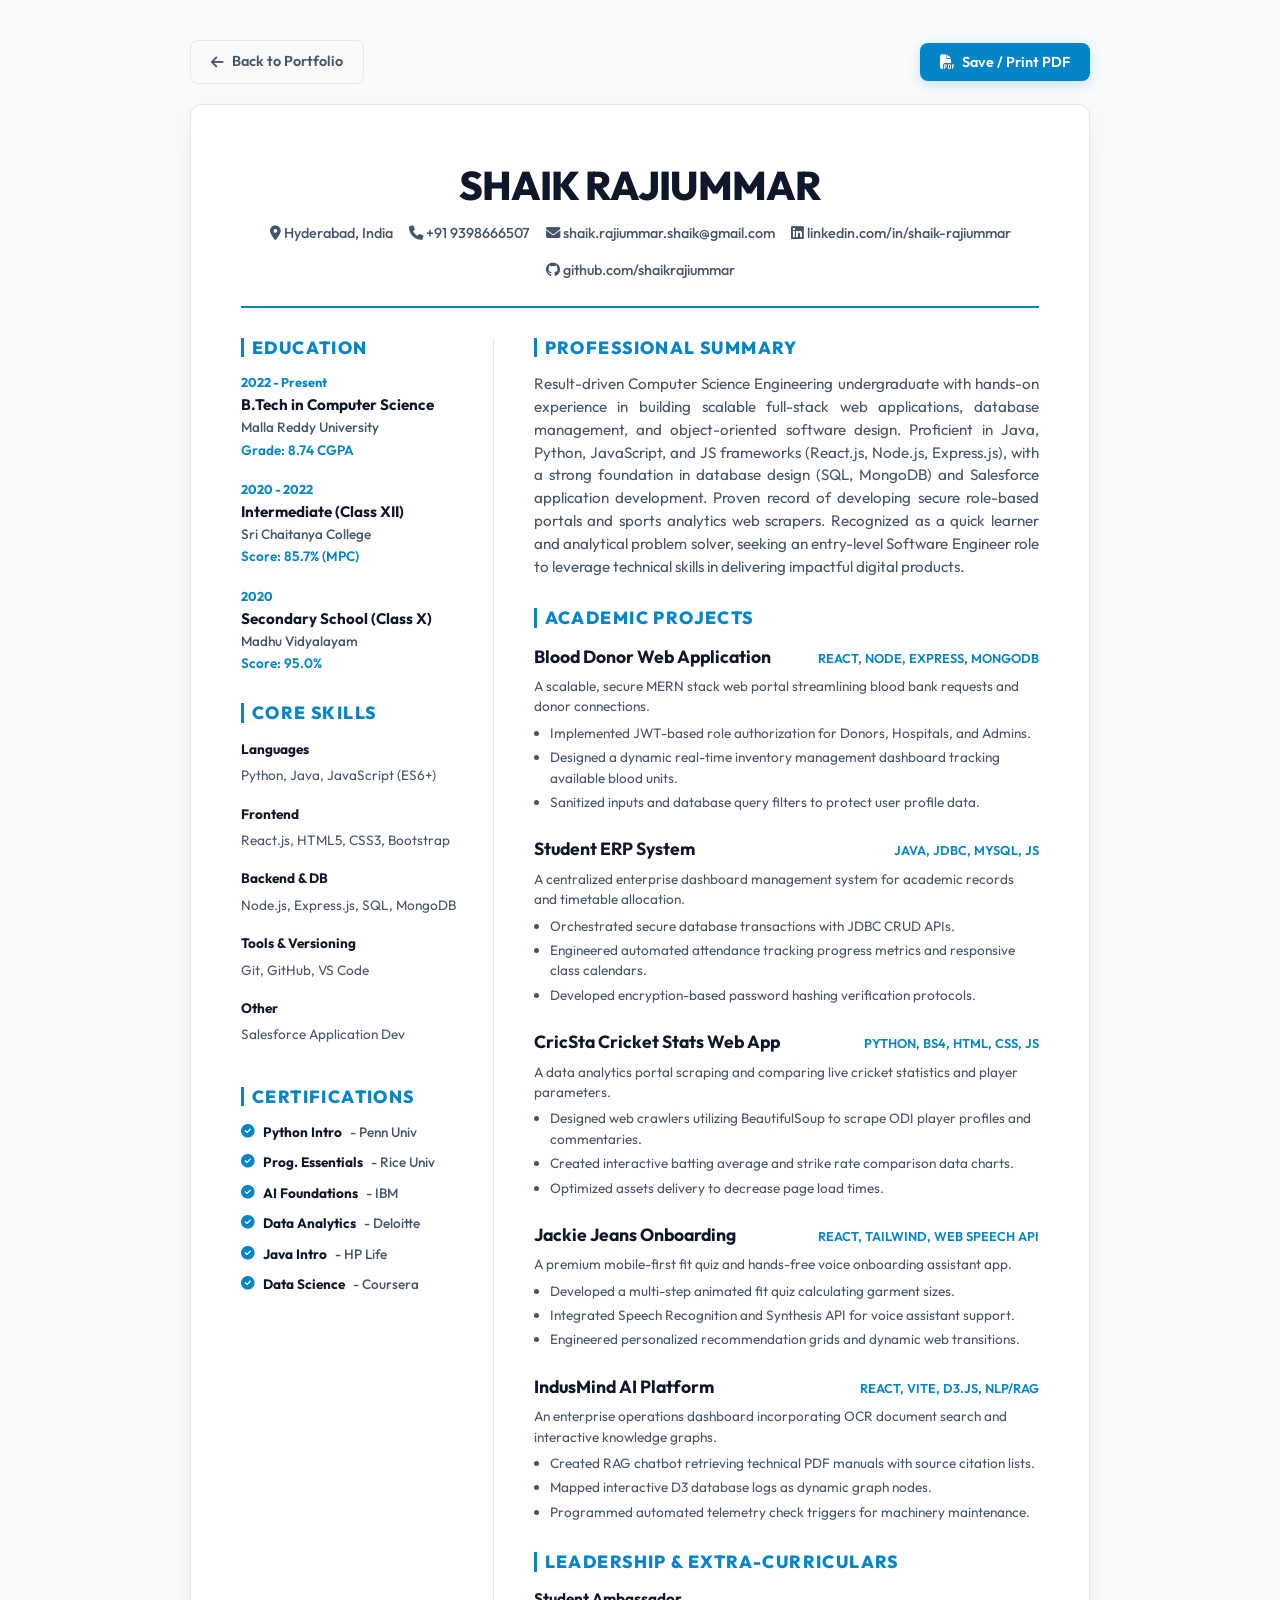
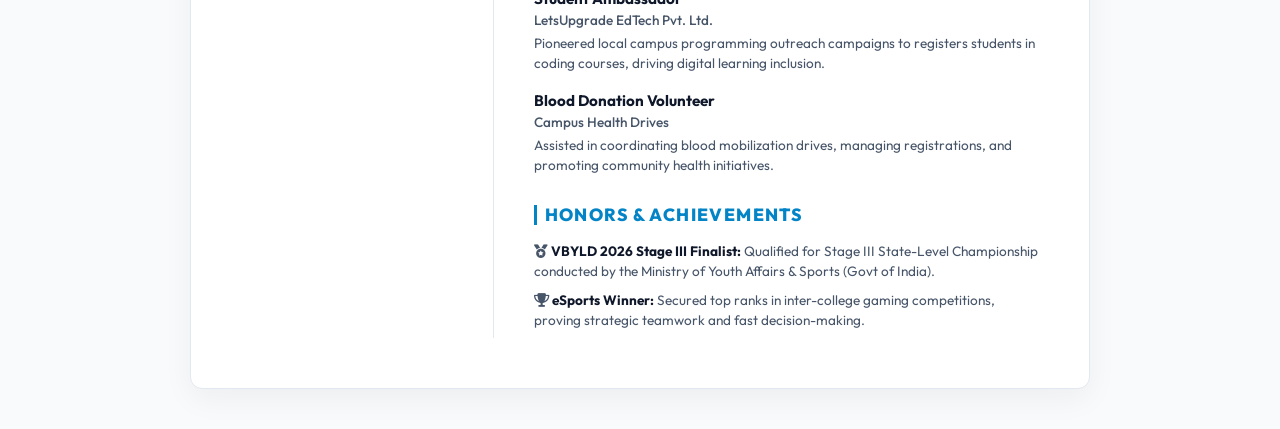
==== resume.html @ f649d9bb "feat: initial commit of premium responsive developer portfolio and printable cv" ====
<!DOCTYPE html>
<html lang="en">
<head>
    <meta charset="UTF-8">
    <meta name="viewport" content="width=device-width, initial-scale=1.0">
    <title>Shaik Rajiummar | Curriculum Vitae</title>
    <link href="https://fonts.googleapis.com/css2?family=Outfit:wght@300;400;500;600;700;800&display=swap" rel="stylesheet">
    <link rel="stylesheet" href="https://cdnjs.cloudflare.com/ajax/libs/font-awesome/6.5.2/css/all.min.css"/>
    <style>
        :root {
            --primary: #0284c7;
            --text-main: #0f172a;
            --text-muted: #475569;
            --bg-body: #f8fafc;
            --bg-paper: #ffffff;
            --border: #e2e8f0;
        }

        * {
            margin: 0;
            padding: 0;
            box-sizing: border-box;
            font-family: 'Outfit', sans-serif;
        }

        body {
            background-color: var(--bg-body);
            color: var(--text-main);
            line-height: 1.5;
            padding: 40px 20px;
        }

        .resume-container {
            max-width: 900px;
            margin: 0 auto;
            background-color: var(--bg-paper);
            border: 1px solid var(--border);
            border-radius: 12px;
            box-shadow: 0 10px 30px rgba(0, 0, 0, 0.05);
            padding: 50px;
            position: relative;
        }

        /* Toolbar */
        .toolbar {
            max-width: 900px;
            margin: 0 auto 20px auto;
            display: flex;
            justify-content: space-between;
            align-items: center;
        }

        .toolbar-btn {
            display: inline-flex;
            align-items: center;
            gap: 8px;
            padding: 10px 20px;
            border-radius: 8px;
            font-size: 0.9rem;
            font-weight: 600;
            text-decoration: none;
            transition: all 0.2s;
            cursor: pointer;
        }

        .btn-back {
            background-color: transparent;
            color: var(--text-muted);
            border: 1px solid var(--border);
        }

        .btn-back:hover {
            background-color: var(--border);
            color: var(--text-main);
        }

        .btn-print {
            background-color: var(--primary);
            color: #ffffff;
            border: none;
            box-shadow: 0 4px 12px rgba(2, 132, 199, 0.2);
        }

        .btn-print:hover {
            background-color: #0369a1;
            transform: translateY(-1px);
        }

        /* Resume Content Styling */
        header {
            text-align: center;
            border-bottom: 2px solid var(--primary);
            padding-bottom: 24px;
            margin-bottom: 30px;
        }

        h1 {
            font-size: 2.5rem;
            font-weight: 800;
            letter-spacing: -0.02em;
            color: var(--text-main);
            margin-bottom: 8px;
        }

        .contact-info {
            display: flex;
            justify-content: center;
            flex-wrap: wrap;
            gap: 16px;
            font-size: 0.9rem;
            color: var(--text-muted);
            font-weight: 500;
        }

        .contact-info a {
            color: var(--text-muted);
            text-decoration: none;
        }

        .contact-info a:hover {
            color: var(--primary);
        }

        .resume-body {
            display: grid;
            grid-template-columns: 1fr 2fr;
            gap: 40px;
        }

        .left-col {
            border-right: 1px solid var(--border);
            padding-right: 30px;
        }

        .section-title {
            font-size: 1.1rem;
            font-weight: 800;
            text-transform: uppercase;
            letter-spacing: 0.08em;
            color: var(--primary);
            margin-bottom: 16px;
            border-left: 3px solid var(--primary);
            padding-left: 8px;
            line-height: 1.1;
        }

        section {
            margin-bottom: 30px;
        }

        section:last-child {
            margin-bottom: 0;
        }

        /* Details list */
        .info-list {
            list-style: none;
        }

        .info-list li {
            margin-bottom: 16px;
        }

        .info-list li:last-child {
            margin-bottom: 0;
        }

        .info-label {
            font-size: 0.75rem;
            font-weight: 700;
            color: var(--text-muted);
            text-transform: uppercase;
            margin-bottom: 2px;
            display: block;
        }

        .info-value {
            font-size: 0.95rem;
            font-weight: 600;
            color: var(--text-main);
        }

        /* Skills block */
        .skill-tag-group {
            display: flex;
            flex-direction: column;
            gap: 6px;
        }

        .skill-tag-label {
            font-size: 0.85rem;
            font-weight: 700;
            color: var(--text-main);
        }

        .skill-tags {
            font-size: 0.85rem;
            color: var(--text-muted);
            margin-bottom: 12px;
        }

        /* Timeline blocks */
        .edu-item {
            margin-bottom: 20px;
        }

        .edu-item:last-child {
            margin-bottom: 0;
        }

        .edu-date {
            font-size: 0.8rem;
            font-weight: 700;
            color: var(--primary);
            display: block;
            margin-bottom: 2px;
        }

        .edu-degree {
            font-size: 0.95rem;
            font-weight: 700;
            color: var(--text-main);
        }

        .edu-institution {
            font-size: 0.85rem;
            color: var(--text-muted);
            font-weight: 500;
        }

        .edu-score {
            font-size: 0.85rem;
            font-weight: 600;
            color: var(--primary);
            margin-top: 2px;
        }

        /* Summary & Projects */
        .summary-text {
            font-size: 0.95rem;
            color: var(--text-muted);
            text-align: justify;
        }

        .project-item {
            margin-bottom: 24px;
        }

        .project-item:last-child {
            margin-bottom: 0;
        }

        .project-header {
            display: flex;
            justify-content: space-between;
            align-items: baseline;
            margin-bottom: 6px;
        }

        .project-name {
            font-size: 1.1rem;
            font-weight: 700;
            color: var(--text-main);
        }

        .project-tech {
            font-size: 0.8rem;
            font-weight: 600;
            color: var(--primary);
            text-transform: uppercase;
        }

        .project-desc {
            font-size: 0.85rem;
            color: var(--text-muted);
            margin-bottom: 6px;
        }

        .project-bullets {
            margin-left: 16px;
            font-size: 0.85rem;
            color: var(--text-muted);
        }

        .project-bullets li {
            margin-bottom: 4px;
        }

        /* Certifications */
        .cert-list {
            list-style: none;
            display: grid;
            grid-template-columns: 1fr;
            gap: 10px;
        }

        .cert-item {
            font-size: 0.85rem;
            font-weight: 500;
            color: var(--text-muted);
            display: flex;
            align-items: flex-start;
            gap: 8px;
        }

        .cert-item i {
            color: var(--primary);
            margin-top: 3px;
        }

        .cert-item span {
            font-weight: 700;
            color: var(--text-main);
        }

        /* Leadership */
        .lead-item {
            margin-bottom: 16px;
        }

        .lead-title-bar {
            font-weight: 700;
            font-size: 0.95rem;
            color: var(--text-main);
        }

        .lead-org {
            font-size: 0.85rem;
            color: var(--text-muted);
            font-weight: 500;
        }

        .lead-desc {
            font-size: 0.85rem;
            color: var(--text-muted);
            margin-top: 2px;
        }

        /* Honors */
        .honor-item {
            font-size: 0.85rem;
            color: var(--text-muted);
            margin-bottom: 8px;
        }

        .honor-item strong {
            color: var(--text-main);
        }

        /* Print overrides */
        @media print {
            body {
                background-color: #ffffff;
                padding: 0;
                color: #000000;
            }

            .resume-container {
                border: none;
                box-shadow: none;
                padding: 0;
                border-radius: 0;
            }

            .no-print {
                display: none !important;
            }

            .left-col {
                border-right: 1px solid #cbd5e1;
            }
        }

        /* Small screen responsive override */
        @media (max-width: 768px) {
            .resume-body {
                grid-template-columns: 1fr;
            }

            .left-col {
                border-right: none;
                padding-right: 0;
            }

            body {
                padding: 20px 10px;
            }

            .resume-container {
                padding: 24px;
            }
        }
    </style>
</head>
<body>
    <!-- Toolbar (Hidden during print) -->
    <div class="toolbar no-print">
        <a href="index.html" class="toolbar-btn btn-back">
            <i class="fas fa-arrow-left"></i> Back to Portfolio
        </a>
        <button onclick="window.print()" class="toolbar-btn btn-print">
            <i class="fas fa-file-pdf"></i> Save / Print PDF
        </button>
    </div>

    <!-- Printable Resume Paper -->
    <div class="resume-container">
        <header>
            <h1>SHAIK RAJIUMMAR</h1>
            <div class="contact-info">
                <span><i class="fas fa-map-marker-alt"></i> Hyderabad, India</span>
                <span><i class="fas fa-phone"></i> <a href="tel:+919398666507">+91 9398666507</a></span>
                <span><i class="fas fa-envelope"></i> <a href="mailto:shaik.rajiummar.shaik@gmail.com">shaik.rajiummar.shaik@gmail.com</a></span>
                <span><i class="fab fa-linkedin"></i> <a href="https://linkedin.com/in/shaik-rajiummar" target="_blank">linkedin.com/in/shaik-rajiummar</a></span>
                <span><i class="fab fa-github"></i> <a href="https://github.com/shaikrajiummar" target="_blank">github.com/shaikrajiummar</a></span>
            </div>
        </header>

        <div class="resume-body">
            <!-- Left Column: Core metadata -->
            <div class="left-col">
                <!-- Education -->
                <section>
                    <h2 class="section-title">Education</h2>
                    
                    <div class="edu-item">
                        <span class="edu-date">2022 - Present</span>
                        <div class="edu-degree">B.Tech in Computer Science</div>
                        <div class="edu-institution">Malla Reddy University</div>
                        <div class="edu-score">Grade: 8.74 CGPA</div>
                    </div>

                    <div class="edu-item">
                        <span class="edu-date">2020 - 2022</span>
                        <div class="edu-degree">Intermediate (Class XII)</div>
                        <div class="edu-institution">Sri Chaitanya College</div>
                        <div class="edu-score">Score: 85.7% (MPC)</div>
                    </div>

                    <div class="edu-item">
                        <span class="edu-date">2020</span>
                        <div class="edu-degree">Secondary School (Class X)</div>
                        <div class="edu-institution">Madhu Vidyalayam</div>
                        <div class="edu-score">Score: 95.0%</div>
                    </div>
                </section>

                <!-- Core Skills -->
                <section>
                    <h2 class="section-title">Core Skills</h2>
                    <div class="skill-tag-group">
                        <div class="skill-tag-label">Languages</div>
                        <div class="skill-tags">Python, Java, JavaScript (ES6+)</div>
                        
                        <div class="skill-tag-label">Frontend</div>
                        <div class="skill-tags">React.js, HTML5, CSS3, Bootstrap</div>

                        <div class="skill-tag-label">Backend & DB</div>
                        <div class="skill-tags">Node.js, Express.js, SQL, MongoDB</div>

                        <div class="skill-tag-label">Tools & Versioning</div>
                        <div class="skill-tags">Git, GitHub, VS Code</div>

                        <div class="skill-tag-label">Other</div>
                        <div class="skill-tags">Salesforce Application Dev</div>
                    </div>
                </section>

                <!-- Certifications -->
                <section>
                    <h2 class="section-title">Certifications</h2>
                    <ul class="cert-list">
                        <li class="cert-item"><i class="fas fa-check-circle"></i> <span>Python Intro</span> - Penn Univ</li>
                        <li class="cert-item"><i class="fas fa-check-circle"></i> <span>Prog. Essentials</span> - Rice Univ</li>
                        <li class="cert-item"><i class="fas fa-check-circle"></i> <span>AI Foundations</span> - IBM</li>
                        <li class="cert-item"><i class="fas fa-check-circle"></i> <span>Data Analytics</span> - Deloitte</li>
                        <li class="cert-item"><i class="fas fa-check-circle"></i> <span>Java Intro</span> - HP Life</li>
                        <li class="cert-item"><i class="fas fa-check-circle"></i> <span>Data Science</span> - Coursera</li>
                    </ul>
                </section>
            </div>

            <!-- Right Column: Professional content -->
            <div class="right-col">
                <!-- Objective -->
                <section>
                    <h2 class="section-title">Professional Summary</h2>
                    <p class="summary-text">
                        Result-driven Computer Science Engineering undergraduate with hands-on experience in building scalable full-stack web applications, database management, and object-oriented software design. Proficient in Java, Python, JavaScript, and JS frameworks (React.js, Node.js, Express.js), with a strong foundation in database design (SQL, MongoDB) and Salesforce application development. Proven record of developing secure role-based portals and sports analytics web scrapers. Recognized as a quick learner and analytical problem solver, seeking an entry-level Software Engineer role to leverage technical skills in delivering impactful digital products.
                    </p>
                </section>

                <!-- Academic Projects -->
                <section>
                    <h2 class="section-title">Academic Projects</h2>
                    
                    <div class="project-item">
                        <div class="project-header">
                            <h3 class="project-name">Blood Donor Web Application</h3>
                            <span class="project-tech">React, Node, Express, MongoDB</span>
                        </div>
                        <p class="project-desc">A scalable, secure MERN stack web portal streamlining blood bank requests and donor connections.</p>
                        <ul class="project-bullets">
                            <li>Implemented JWT-based role authorization for Donors, Hospitals, and Admins.</li>
                            <li>Designed a dynamic real-time inventory management dashboard tracking available blood units.</li>
                            <li>Sanitized inputs and database query filters to protect user profile data.</li>
                        </ul>
                    </div>

                    <div class="project-item">
                        <div class="project-header">
                            <h3 class="project-name">Student ERP System</h3>
                            <span class="project-tech">Java, JDBC, MySQL, JS</span>
                        </div>
                        <p class="project-desc">A centralized enterprise dashboard management system for academic records and timetable allocation.</p>
                        <ul class="project-bullets">
                            <li>Orchestrated secure database transactions with JDBC CRUD APIs.</li>
                            <li>Engineered automated attendance tracking progress metrics and responsive class calendars.</li>
                            <li>Developed encryption-based password hashing verification protocols.</li>
                        </ul>
                    </div>

                    <div class="project-item">
                        <div class="project-header">
                            <h3 class="project-name">CricSta Cricket Stats Web App</h3>
                            <span class="project-tech">Python, BS4, HTML, CSS, JS</span>
                        </div>
                        <p class="project-desc">A data analytics portal scraping and comparing live cricket statistics and player parameters.</p>
                        <ul class="project-bullets">
                            <li>Designed web crawlers utilizing BeautifulSoup to scrape ODI player profiles and commentaries.</li>
                            <li>Created interactive batting average and strike rate comparison data charts.</li>
                            <li>Optimized assets delivery to decrease page load times.</li>
                        </ul>
                    </div>

                    <div class="project-item">
                        <div class="project-header">
                            <h3 class="project-name">Jackie Jeans Onboarding</h3>
                            <span class="project-tech">React, Tailwind, Web Speech API</span>
                        </div>
                        <p class="project-desc">A premium mobile-first fit quiz and hands-free voice onboarding assistant app.</p>
                        <ul class="project-bullets">
                            <li>Developed a multi-step animated fit quiz calculating garment sizes.</li>
                            <li>Integrated Speech Recognition and Synthesis API for voice assistant support.</li>
                            <li>Engineered personalized recommendation grids and dynamic web transitions.</li>
                        </ul>
                    </div>

                    <div class="project-item">
                        <div class="project-header">
                            <h3 class="project-name">IndusMind AI Platform</h3>
                            <span class="project-tech">React, Vite, D3.js, NLP/RAG</span>
                        </div>
                        <p class="project-desc">An enterprise operations dashboard incorporating OCR document search and interactive knowledge graphs.</p>
                        <ul class="project-bullets">
                            <li>Created RAG chatbot retrieving technical PDF manuals with source citation lists.</li>
                            <li>Mapped interactive D3 database logs as dynamic graph nodes.</li>
                            <li>Programmed automated telemetry check triggers for machinery maintenance.</li>
                        </ul>
                    </div>
                </section>

                <!-- Leadership & Volunteers -->
                <section>
                    <h2 class="section-title">Leadership & Extra-Curriculars</h2>
                    
                    <div class="lead-item">
                        <div class="lead-title-bar">Student Ambassador</div>
                        <div class="lead-org">LetsUpgrade EdTech Pvt. Ltd.</div>
                        <p class="lead-desc">Pioneered local campus programming outreach campaigns to registers students in coding courses, driving digital learning inclusion.</p>
                    </div>

                    <div class="lead-item">
                        <div class="lead-title-bar">Blood Donation Volunteer</div>
                        <div class="lead-org">Campus Health Drives</div>
                        <p class="lead-desc">Assisted in coordinating blood mobilization drives, managing registrations, and promoting community health initiatives.</p>
                    </div>
                </section>

                <!-- Honors & Achievements -->
                <section>
                    <h2 class="section-title">Honors & Achievements</h2>
                    <div class="honor-item">
                        <i class="fas fa-medal"></i> <strong>VBYLD 2026 Stage III Finalist:</strong> Qualified for Stage III State-Level Championship conducted by the Ministry of Youth Affairs & Sports (Govt of India).
                    </div>
                    <div class="honor-item">
                        <i class="fas fa-trophy"></i> <strong>eSports Winner:</strong> Secured top ranks in inter-college gaming competitions, proving strategic teamwork and fast decision-making.
                    </div>
                </section>
            </div>
        </div>
    </div>
</body>
</html>
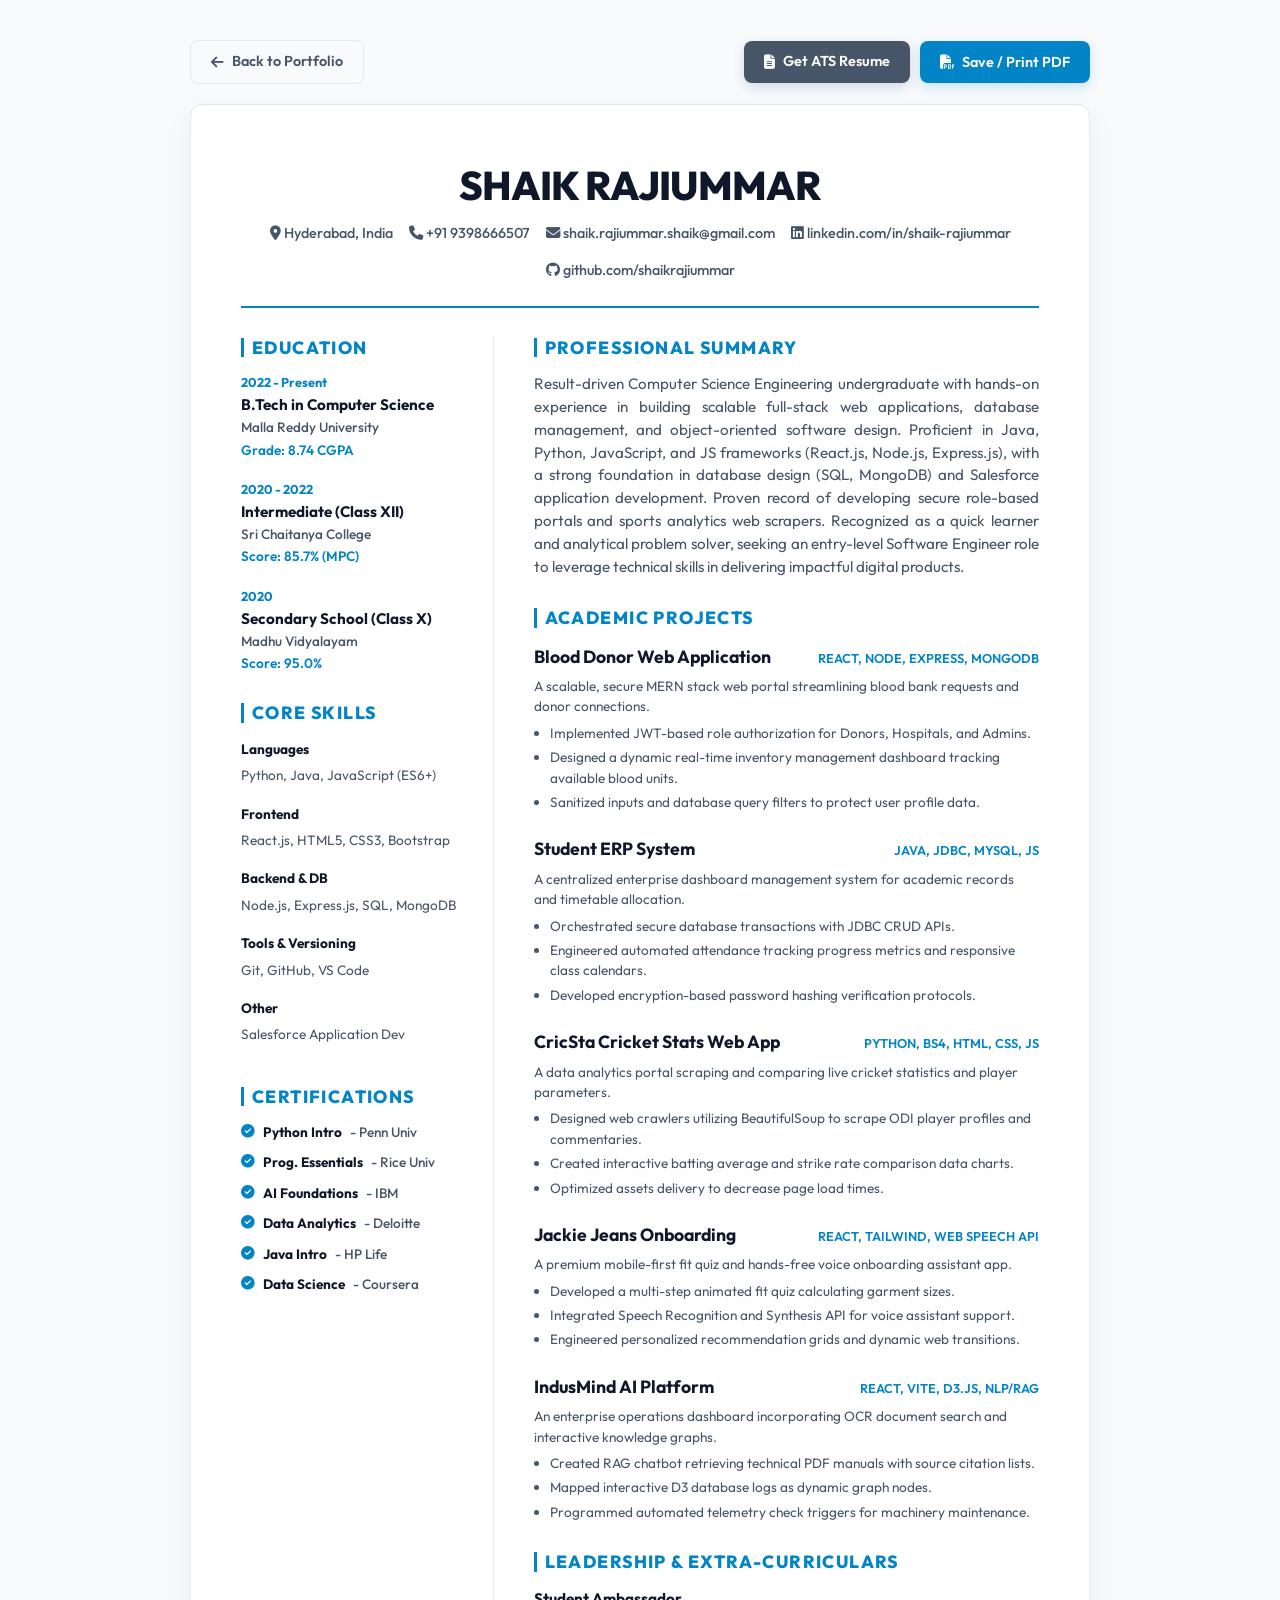
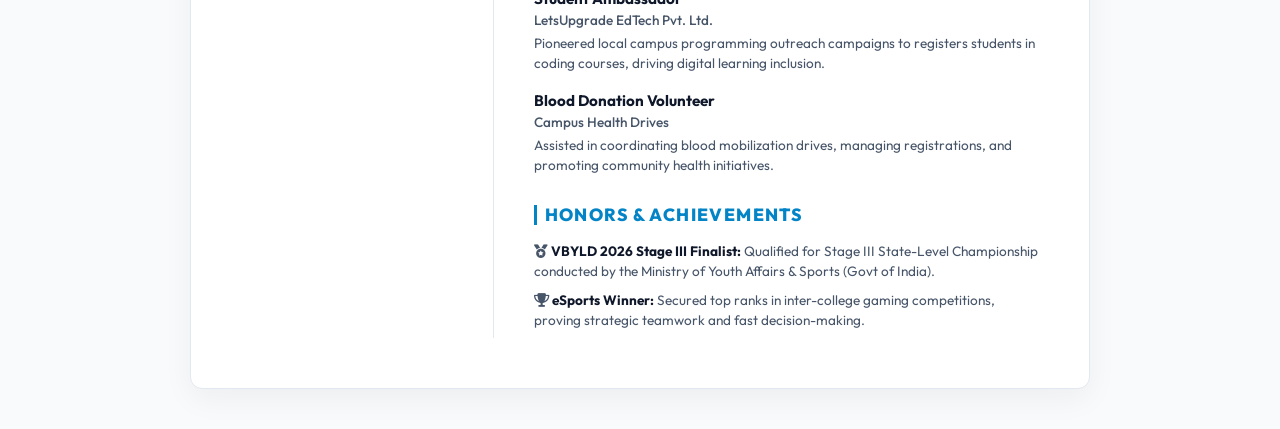
==== commit 64bb09ef: "feat: integrate ATS resume download buttons into landing page and CV" ====
--- a/resume.html
+++ b/resume.html
@@ -86,6 +86,18 @@
             transform: translateY(-1px);
         }
 
+        .btn-ats {
+            background-color: #475569;
+            color: #ffffff;
+            border: none;
+            box-shadow: 0 4px 12px rgba(71, 85, 105, 0.2);
+        }
+
+        .btn-ats:hover {
+            background-color: #334155;
+            transform: translateY(-1px);
+        }
+
         /* Resume Content Styling */
         header {
             text-align: center;
@@ -398,9 +410,14 @@
         <a href="index.html" class="toolbar-btn btn-back">
             <i class="fas fa-arrow-left"></i> Back to Portfolio
         </a>
-        <button onclick="window.print()" class="toolbar-btn btn-print">
-            <i class="fas fa-file-pdf"></i> Save / Print PDF
-        </button>
+        <div style="display: flex; gap: 10px;">
+            <a href="shaik_rajiummar_resume.md" download class="toolbar-btn btn-ats">
+                <i class="fas fa-file-alt"></i> Get ATS Resume
+            </a>
+            <button onclick="window.print()" class="toolbar-btn btn-print">
+                <i class="fas fa-file-pdf"></i> Save / Print PDF
+            </button>
+        </div>
     </div>
 
     <!-- Printable Resume Paper -->
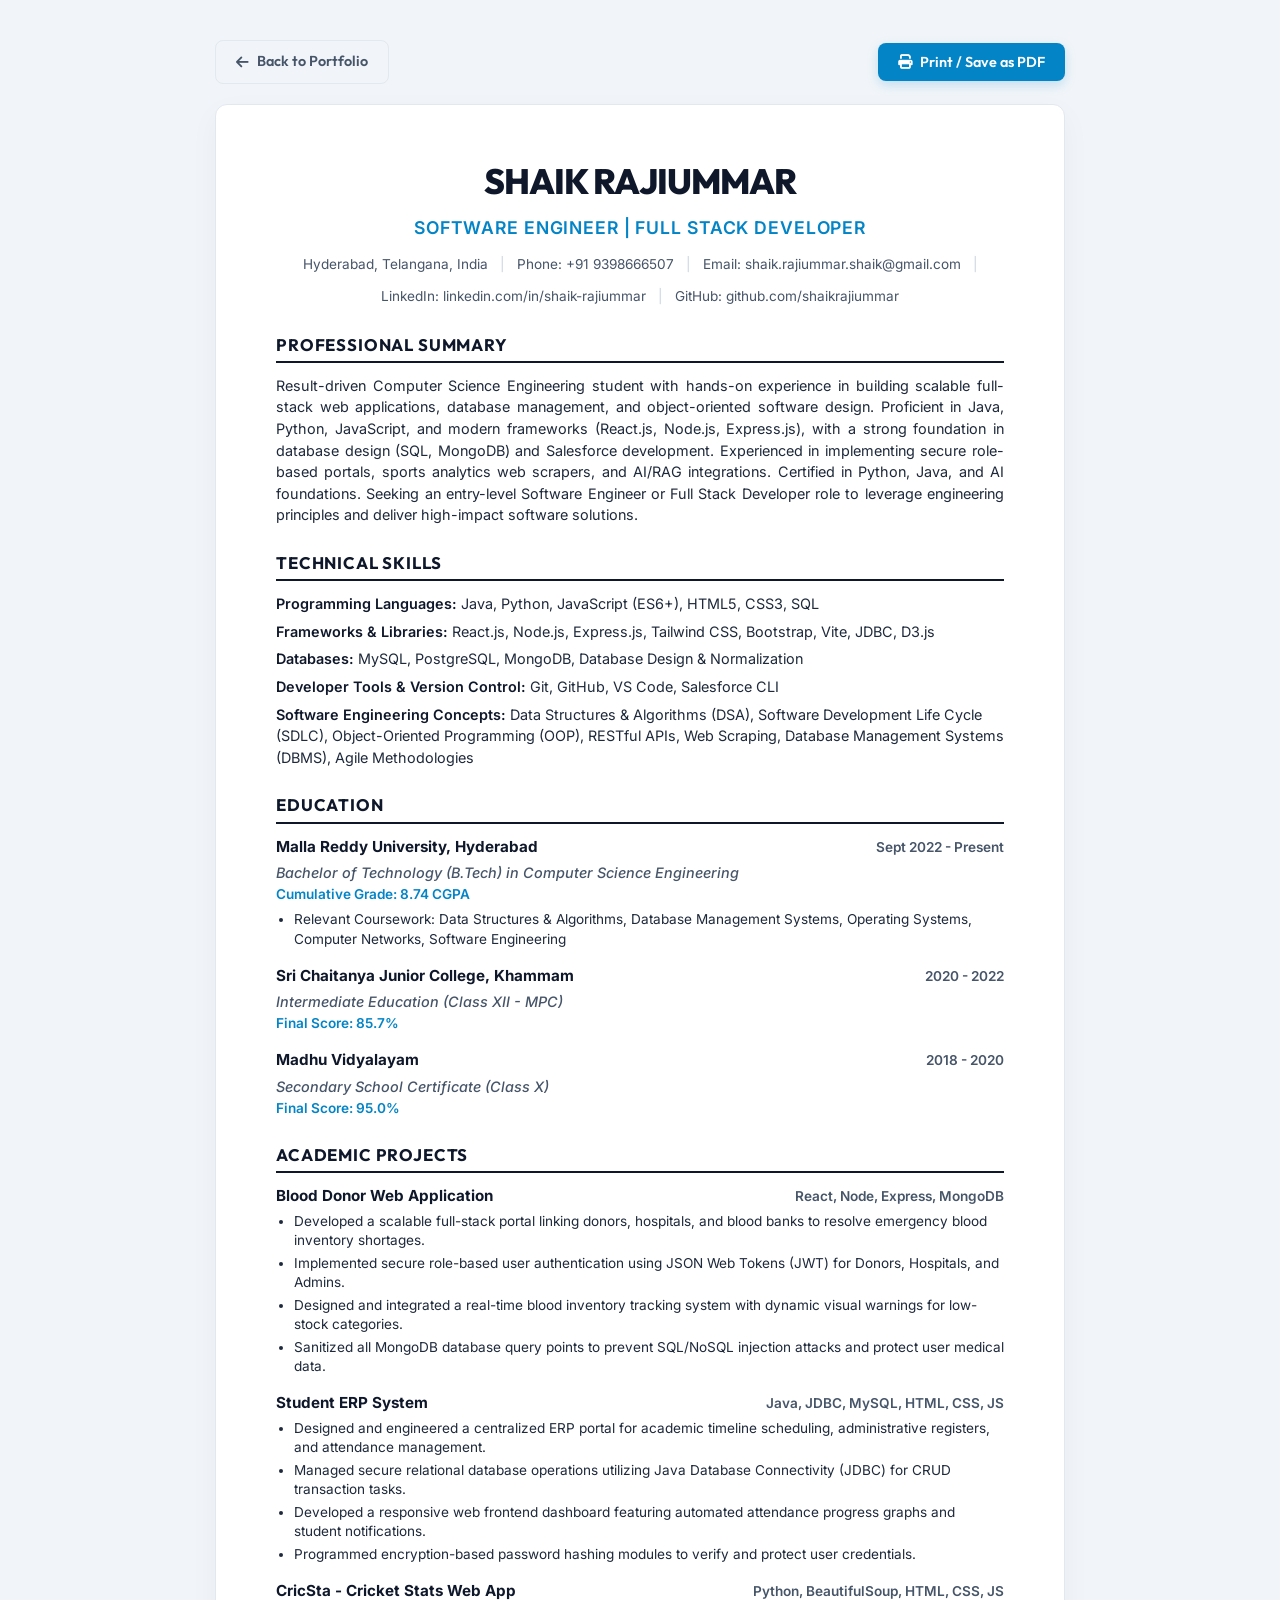
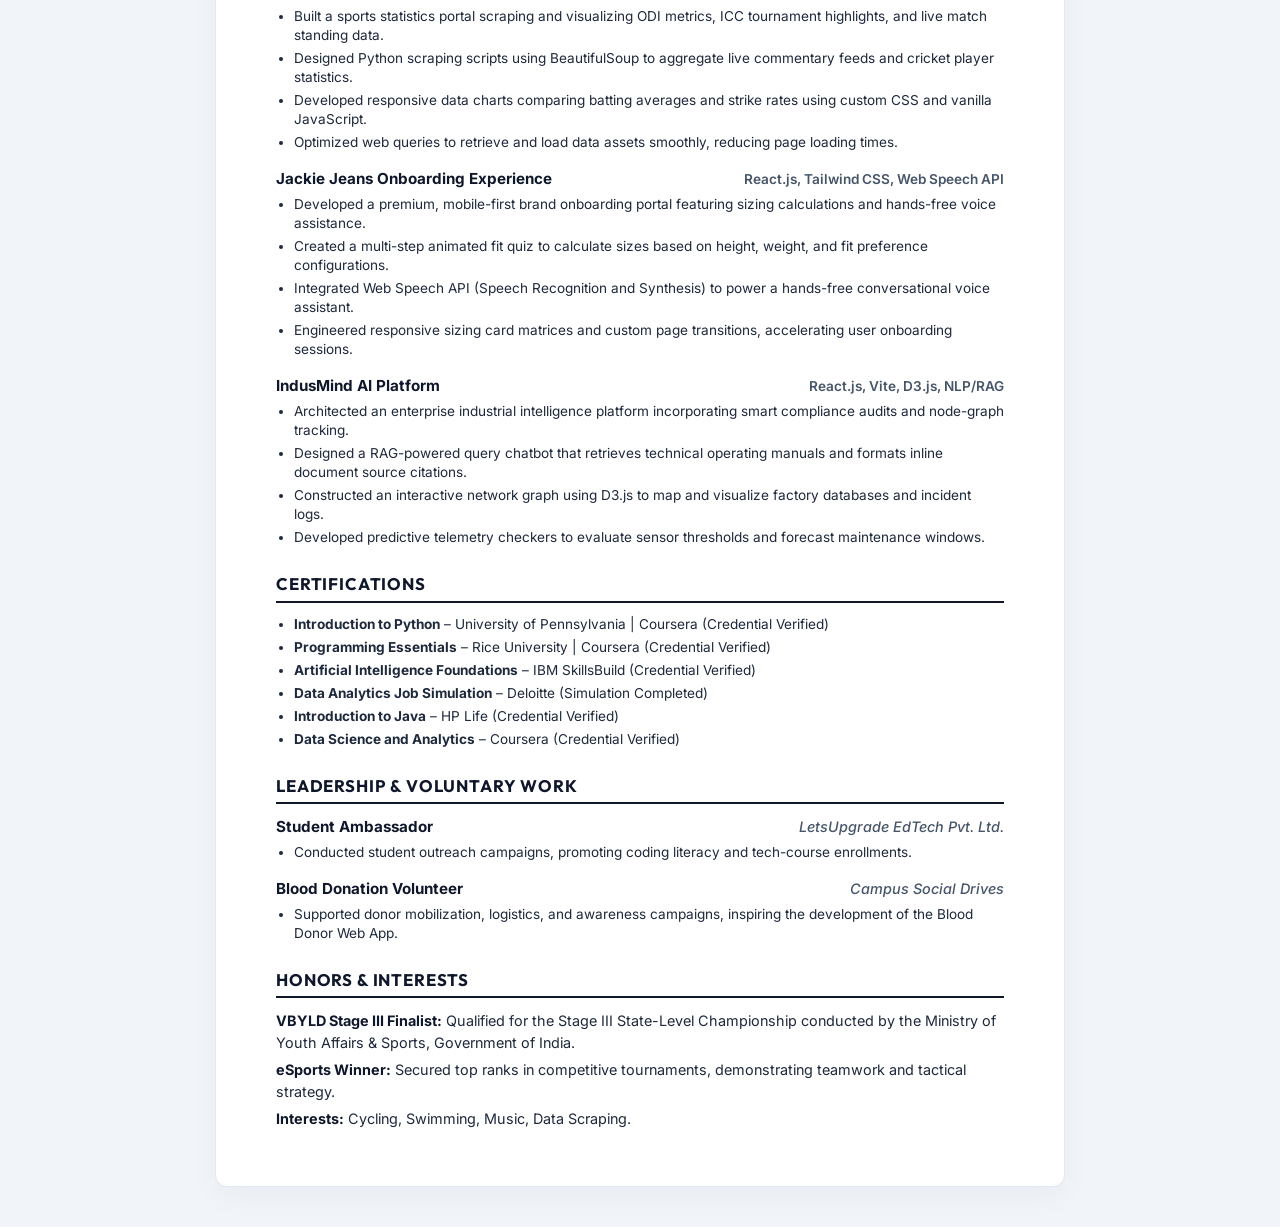
==== commit 6e0a40a3: "feat: redesign printable resume page to match ATS format exactly" ====
--- a/resume.html
+++ b/resume.html
@@ -3,15 +3,17 @@
 <head>
     <meta charset="UTF-8">
     <meta name="viewport" content="width=device-width, initial-scale=1.0">
-    <title>Shaik Rajiummar | Curriculum Vitae</title>
-    <link href="https://fonts.googleapis.com/css2?family=Outfit:wght@300;400;500;600;700;800&display=swap" rel="stylesheet">
+    <title>Shaik Rajiummar | ATS Resume</title>
+    <!-- Premium Google Fonts -->
+    <link href="https://fonts.googleapis.com/css2?family=Outfit:wght@300;400;500;600;700;800&family=Inter:wght@300;400;500;600;700&display=swap" rel="stylesheet">
     <link rel="stylesheet" href="https://cdnjs.cloudflare.com/ajax/libs/font-awesome/6.5.2/css/all.min.css"/>
     <style>
         :root {
-            --primary: #0284c7;
-            --text-main: #0f172a;
+            --primary: #0f172a; /* Dark Slate */
+            --accent: #0284c7;  /* Tech Sky Blue */
+            --text-main: #1e293b;
             --text-muted: #475569;
-            --bg-body: #f8fafc;
+            --bg-body: #f1f5f9;
             --bg-paper: #ffffff;
             --border: #e2e8f0;
         }
@@ -20,30 +22,19 @@
             margin: 0;
             padding: 0;
             box-sizing: border-box;
-            font-family: 'Outfit', sans-serif;
         }
 
         body {
             background-color: var(--bg-body);
             color: var(--text-main);
+            font-family: 'Inter', -apple-system, BlinkMacSystemFont, "Segoe UI", Roboto, Helvetica, Arial, sans-serif;
             line-height: 1.5;
             padding: 40px 20px;
         }
 
-        .resume-container {
-            max-width: 900px;
-            margin: 0 auto;
-            background-color: var(--bg-paper);
-            border: 1px solid var(--border);
-            border-radius: 12px;
-            box-shadow: 0 10px 30px rgba(0, 0, 0, 0.05);
-            padding: 50px;
-            position: relative;
-        }
-
-        /* Toolbar */
+        /* Toolbar styles */
         .toolbar {
-            max-width: 900px;
+            max-width: 850px;
             margin: 0 auto 20px auto;
             display: flex;
             justify-content: space-between;
@@ -56,6 +47,7 @@
             gap: 8px;
             padding: 10px 20px;
             border-radius: 8px;
+            font-family: 'Outfit', sans-serif;
             font-size: 0.9rem;
             font-weight: 600;
             text-decoration: none;
@@ -71,11 +63,11 @@
 
         .btn-back:hover {
             background-color: var(--border);
-            color: var(--text-main);
+            color: var(--primary);
         }
 
         .btn-print {
-            background-color: var(--primary);
+            background-color: var(--accent);
             color: #ffffff;
             border: none;
             box-shadow: 0 4px 12px rgba(2, 132, 199, 0.2);
@@ -86,320 +78,207 @@
             transform: translateY(-1px);
         }
 
-        .btn-ats {
-            background-color: #475569;
-            color: #ffffff;
-            border: none;
-            box-shadow: 0 4px 12px rgba(71, 85, 105, 0.2);
-        }
-
-        .btn-ats:hover {
-            background-color: #334155;
-            transform: translateY(-1px);
-        }
-
-        /* Resume Content Styling */
+        /* Resume container sheet */
+        .resume-container {
+            max-width: 850px;
+            margin: 0 auto;
+            background-color: var(--bg-paper);
+            border: 1px solid var(--border);
+            border-radius: 12px;
+            box-shadow: 0 10px 30px rgba(0, 0, 0, 0.04);
+            padding: 50px 60px;
+        }
+
+        /* Header / Contact Details */
         header {
             text-align: center;
-            border-bottom: 2px solid var(--primary);
-            padding-bottom: 24px;
-            margin-bottom: 30px;
-        }
-
-        h1 {
-            font-size: 2.5rem;
+            margin-bottom: 25px;
+        }
+
+        header h1 {
+            font-family: 'Outfit', sans-serif;
+            font-size: 2.2rem;
             font-weight: 800;
-            letter-spacing: -0.02em;
-            color: var(--text-main);
+            color: var(--primary);
+            letter-spacing: -0.025em;
             margin-bottom: 8px;
+            text-transform: uppercase;
+        }
+
+        header .subtitle {
+            font-size: 1.1rem;
+            font-weight: 600;
+            color: var(--accent);
+            margin-bottom: 12px;
+            letter-spacing: 0.05em;
+            text-transform: uppercase;
         }
 
         .contact-info {
             display: flex;
+            flex-wrap: wrap;
             justify-content: center;
-            flex-wrap: wrap;
-            gap: 16px;
-            font-size: 0.9rem;
+            align-items: center;
+            gap: 12px;
+            font-size: 0.85rem;
             color: var(--text-muted);
-            font-weight: 500;
+        }
+
+        .contact-info span {
+            display: inline-flex;
+            align-items: center;
+            gap: 4px;
         }
 
         .contact-info a {
             color: var(--text-muted);
             text-decoration: none;
+            transition: color 0.15s;
         }
 
         .contact-info a:hover {
-            color: var(--primary);
-        }
-
-        .resume-body {
-            display: grid;
-            grid-template-columns: 1fr 2fr;
-            gap: 40px;
-        }
-
-        .left-col {
-            border-right: 1px solid var(--border);
-            padding-right: 30px;
+            color: var(--accent);
+        }
+
+        .contact-separator {
+            color: #cbd5e1;
+        }
+
+        /* Section layout */
+        .resume-section {
+            margin-bottom: 24px;
         }
 
         .section-title {
-            font-size: 1.1rem;
-            font-weight: 800;
+            font-family: 'Outfit', sans-serif;
+            font-size: 1.05rem;
+            font-weight: 700;
+            color: var(--primary);
             text-transform: uppercase;
-            letter-spacing: 0.08em;
-            color: var(--primary);
+            letter-spacing: 0.05em;
+            border-bottom: 2px solid var(--primary);
+            padding-bottom: 4px;
+            margin-bottom: 12px;
+        }
+
+        .summary-text {
+            font-size: 0.9rem;
+            color: var(--text-main);
+            text-align: justify;
+        }
+
+        /* Skills grid/list */
+        .skills-list {
+            list-style: none;
+        }
+
+        .skills-list li {
+            font-size: 0.9rem;
+            margin-bottom: 6px;
+            color: var(--text-main);
+        }
+
+        .skills-list strong {
+            color: var(--primary);
+            font-weight: 600;
+        }
+
+        /* Education & Projects entries */
+        .entry {
             margin-bottom: 16px;
-            border-left: 3px solid var(--primary);
-            padding-left: 8px;
-            line-height: 1.1;
-        }
-
-        section {
-            margin-bottom: 30px;
-        }
-
-        section:last-child {
+        }
+
+        .entry:last-child {
             margin-bottom: 0;
         }
 
-        /* Details list */
-        .info-list {
-            list-style: none;
-        }
-
-        .info-list li {
-            margin-bottom: 16px;
-        }
-
-        .info-list li:last-child {
-            margin-bottom: 0;
-        }
-
-        .info-label {
-            font-size: 0.75rem;
-            font-weight: 700;
-            color: var(--text-muted);
-            text-transform: uppercase;
-            margin-bottom: 2px;
-            display: block;
-        }
-
-        .info-value {
-            font-size: 0.95rem;
-            font-weight: 600;
-            color: var(--text-main);
-        }
-
-        /* Skills block */
-        .skill-tag-group {
-            display: flex;
-            flex-direction: column;
-            gap: 6px;
-        }
-
-        .skill-tag-label {
-            font-size: 0.85rem;
-            font-weight: 700;
-            color: var(--text-main);
-        }
-
-        .skill-tags {
-            font-size: 0.85rem;
-            color: var(--text-muted);
-            margin-bottom: 12px;
-        }
-
-        /* Timeline blocks */
-        .edu-item {
-            margin-bottom: 20px;
-        }
-
-        .edu-item:last-child {
-            margin-bottom: 0;
-        }
-
-        .edu-date {
-            font-size: 0.8rem;
-            font-weight: 700;
-            color: var(--primary);
-            display: block;
-            margin-bottom: 2px;
-        }
-
-        .edu-degree {
-            font-size: 0.95rem;
-            font-weight: 700;
-            color: var(--text-main);
-        }
-
-        .edu-institution {
-            font-size: 0.85rem;
-            color: var(--text-muted);
-            font-weight: 500;
-        }
-
-        .edu-score {
-            font-size: 0.85rem;
-            font-weight: 600;
-            color: var(--primary);
-            margin-top: 2px;
-        }
-
-        /* Summary & Projects */
-        .summary-text {
-            font-size: 0.95rem;
-            color: var(--text-muted);
-            text-align: justify;
-        }
-
-        .project-item {
-            margin-bottom: 24px;
-        }
-
-        .project-item:last-child {
-            margin-bottom: 0;
-        }
-
-        .project-header {
+        .entry-header {
             display: flex;
             justify-content: space-between;
             align-items: baseline;
-            margin-bottom: 6px;
-        }
-
-        .project-name {
-            font-size: 1.1rem;
+            margin-bottom: 4px;
+        }
+
+        .entry-title {
+            font-size: 0.95rem;
             font-weight: 700;
-            color: var(--text-main);
-        }
-
-        .project-tech {
-            font-size: 0.8rem;
-            font-weight: 600;
-            color: var(--primary);
-            text-transform: uppercase;
-        }
-
-        .project-desc {
-            font-size: 0.85rem;
-            color: var(--text-muted);
-            margin-bottom: 6px;
-        }
-
-        .project-bullets {
-            margin-left: 16px;
-            font-size: 0.85rem;
-            color: var(--text-muted);
-        }
-
-        .project-bullets li {
-            margin-bottom: 4px;
-        }
-
-        /* Certifications */
-        .cert-list {
-            list-style: none;
-            display: grid;
-            grid-template-columns: 1fr;
-            gap: 10px;
-        }
-
-        .cert-item {
-            font-size: 0.85rem;
+            color: var(--primary);
+        }
+
+        .entry-subtitle {
+            font-size: 0.9rem;
             font-weight: 500;
             color: var(--text-muted);
-            display: flex;
-            align-items: flex-start;
-            gap: 8px;
-        }
-
-        .cert-item i {
-            color: var(--primary);
-            margin-top: 3px;
-        }
-
-        .cert-item span {
-            font-weight: 700;
+            font-style: italic;
+        }
+
+        .entry-date {
+            font-size: 0.85rem;
+            font-weight: 600;
+            color: var(--text-muted);
+        }
+
+        .entry-details {
+            font-size: 0.85rem;
+            font-weight: 600;
+            color: var(--accent);
+            margin-bottom: 6px;
+        }
+
+        /* Bullet points */
+        .bullet-list {
+            margin-left: 18px;
+            margin-top: 4px;
+        }
+
+        .bullet-list li {
+            font-size: 0.85rem;
             color: var(--text-main);
-        }
-
-        /* Leadership */
-        .lead-item {
-            margin-bottom: 16px;
-        }
-
-        .lead-title-bar {
-            font-weight: 700;
-            font-size: 0.95rem;
+            margin-bottom: 4px;
+            line-height: 1.4;
+        }
+
+        .bullet-list li:last-child {
+            margin-bottom: 0;
+        }
+
+        /* Honors list & interests */
+        .single-line-list {
+            font-size: 0.9rem;
             color: var(--text-main);
-        }
-
-        .lead-org {
-            font-size: 0.85rem;
-            color: var(--text-muted);
-            font-weight: 500;
-        }
-
-        .lead-desc {
-            font-size: 0.85rem;
-            color: var(--text-muted);
-            margin-top: 2px;
-        }
-
-        /* Honors */
-        .honor-item {
-            font-size: 0.85rem;
-            color: var(--text-muted);
-            margin-bottom: 8px;
-        }
-
-        .honor-item strong {
-            color: var(--text-main);
-        }
-
-        /* Print overrides */
+            margin-bottom: 6px;
+        }
+
+        .single-line-list strong {
+            color: var(--primary);
+        }
+
+        /* Printable optimization rules */
         @media print {
             body {
                 background-color: #ffffff;
+                color: #000000;
                 padding: 0;
-                color: #000000;
+                margin: 0;
             }
 
             .resume-container {
                 border: none;
                 box-shadow: none;
                 padding: 0;
-                border-radius: 0;
+                max-width: 100%;
             }
 
             .no-print {
                 display: none !important;
             }
 
-            .left-col {
-                border-right: 1px solid #cbd5e1;
+            .section-title {
+                border-bottom: 1.5px solid #000000;
             }
-        }
-
-        /* Small screen responsive override */
-        @media (max-width: 768px) {
-            .resume-body {
-                grid-template-columns: 1fr;
-            }
-
-            .left-col {
-                border-right: none;
-                padding-right: 0;
-            }
-
-            body {
-                padding: 20px 10px;
-            }
-
-            .resume-container {
-                padding: 24px;
+
+            .contact-info a {
+                color: #000000;
             }
         }
     </style>
@@ -410,201 +289,197 @@
         <a href="index.html" class="toolbar-btn btn-back">
             <i class="fas fa-arrow-left"></i> Back to Portfolio
         </a>
-        <div style="display: flex; gap: 10px;">
-            <a href="shaik_rajiummar_resume.md" download class="toolbar-btn btn-ats">
-                <i class="fas fa-file-alt"></i> Get ATS Resume
-            </a>
-            <button onclick="window.print()" class="toolbar-btn btn-print">
-                <i class="fas fa-file-pdf"></i> Save / Print PDF
-            </button>
-        </div>
+        <button onclick="window.print()" class="toolbar-btn btn-print">
+            <i class="fas fa-print"></i> Print / Save as PDF
+        </button>
     </div>
 
-    <!-- Printable Resume Paper -->
+    <!-- Printable Resume Sheet -->
     <div class="resume-container">
+        <!-- Header -->
         <header>
             <h1>SHAIK RAJIUMMAR</h1>
+            <div class="subtitle">Software Engineer | Full Stack Developer</div>
             <div class="contact-info">
-                <span><i class="fas fa-map-marker-alt"></i> Hyderabad, India</span>
-                <span><i class="fas fa-phone"></i> <a href="tel:+919398666507">+91 9398666507</a></span>
-                <span><i class="fas fa-envelope"></i> <a href="mailto:shaik.rajiummar.shaik@gmail.com">shaik.rajiummar.shaik@gmail.com</a></span>
-                <span><i class="fab fa-linkedin"></i> <a href="https://linkedin.com/in/shaik-rajiummar" target="_blank">linkedin.com/in/shaik-rajiummar</a></span>
-                <span><i class="fab fa-github"></i> <a href="https://github.com/shaikrajiummar" target="_blank">github.com/shaikrajiummar</a></span>
+                <span>Hyderabad, Telangana, India</span>
+                <span class="contact-separator">|</span>
+                <span>Phone: +91 9398666507</span>
+                <span class="contact-separator">|</span>
+                <span>Email: <a href="mailto:shaik.rajiummar.shaik@gmail.com">shaik.rajiummar.shaik@gmail.com</a></span>
+                <span class="contact-separator">|</span>
+                <span>LinkedIn: <a href="https://linkedin.com/in/shaik-rajiummar" target="_blank">linkedin.com/in/shaik-rajiummar</a></span>
+                <span class="contact-separator">|</span>
+                <span>GitHub: <a href="https://github.com/shaikrajiummar" target="_blank">github.com/shaikrajiummar</a></span>
             </div>
         </header>
 
-        <div class="resume-body">
-            <!-- Left Column: Core metadata -->
-            <div class="left-col">
-                <!-- Education -->
-                <section>
-                    <h2 class="section-title">Education</h2>
-                    
-                    <div class="edu-item">
-                        <span class="edu-date">2022 - Present</span>
-                        <div class="edu-degree">B.Tech in Computer Science</div>
-                        <div class="edu-institution">Malla Reddy University</div>
-                        <div class="edu-score">Grade: 8.74 CGPA</div>
-                    </div>
-
-                    <div class="edu-item">
-                        <span class="edu-date">2020 - 2022</span>
-                        <div class="edu-degree">Intermediate (Class XII)</div>
-                        <div class="edu-institution">Sri Chaitanya College</div>
-                        <div class="edu-score">Score: 85.7% (MPC)</div>
-                    </div>
-
-                    <div class="edu-item">
-                        <span class="edu-date">2020</span>
-                        <div class="edu-degree">Secondary School (Class X)</div>
-                        <div class="edu-institution">Madhu Vidyalayam</div>
-                        <div class="edu-score">Score: 95.0%</div>
-                    </div>
-                </section>
-
-                <!-- Core Skills -->
-                <section>
-                    <h2 class="section-title">Core Skills</h2>
-                    <div class="skill-tag-group">
-                        <div class="skill-tag-label">Languages</div>
-                        <div class="skill-tags">Python, Java, JavaScript (ES6+)</div>
-                        
-                        <div class="skill-tag-label">Frontend</div>
-                        <div class="skill-tags">React.js, HTML5, CSS3, Bootstrap</div>
-
-                        <div class="skill-tag-label">Backend & DB</div>
-                        <div class="skill-tags">Node.js, Express.js, SQL, MongoDB</div>
-
-                        <div class="skill-tag-label">Tools & Versioning</div>
-                        <div class="skill-tags">Git, GitHub, VS Code</div>
-
-                        <div class="skill-tag-label">Other</div>
-                        <div class="skill-tags">Salesforce Application Dev</div>
-                    </div>
-                </section>
-
-                <!-- Certifications -->
-                <section>
-                    <h2 class="section-title">Certifications</h2>
-                    <ul class="cert-list">
-                        <li class="cert-item"><i class="fas fa-check-circle"></i> <span>Python Intro</span> - Penn Univ</li>
-                        <li class="cert-item"><i class="fas fa-check-circle"></i> <span>Prog. Essentials</span> - Rice Univ</li>
-                        <li class="cert-item"><i class="fas fa-check-circle"></i> <span>AI Foundations</span> - IBM</li>
-                        <li class="cert-item"><i class="fas fa-check-circle"></i> <span>Data Analytics</span> - Deloitte</li>
-                        <li class="cert-item"><i class="fas fa-check-circle"></i> <span>Java Intro</span> - HP Life</li>
-                        <li class="cert-item"><i class="fas fa-check-circle"></i> <span>Data Science</span> - Coursera</li>
-                    </ul>
-                </section>
-            </div>
-
-            <!-- Right Column: Professional content -->
-            <div class="right-col">
-                <!-- Objective -->
-                <section>
-                    <h2 class="section-title">Professional Summary</h2>
-                    <p class="summary-text">
-                        Result-driven Computer Science Engineering undergraduate with hands-on experience in building scalable full-stack web applications, database management, and object-oriented software design. Proficient in Java, Python, JavaScript, and JS frameworks (React.js, Node.js, Express.js), with a strong foundation in database design (SQL, MongoDB) and Salesforce application development. Proven record of developing secure role-based portals and sports analytics web scrapers. Recognized as a quick learner and analytical problem solver, seeking an entry-level Software Engineer role to leverage technical skills in delivering impactful digital products.
-                    </p>
-                </section>
-
-                <!-- Academic Projects -->
-                <section>
-                    <h2 class="section-title">Academic Projects</h2>
-                    
-                    <div class="project-item">
-                        <div class="project-header">
-                            <h3 class="project-name">Blood Donor Web Application</h3>
-                            <span class="project-tech">React, Node, Express, MongoDB</span>
-                        </div>
-                        <p class="project-desc">A scalable, secure MERN stack web portal streamlining blood bank requests and donor connections.</p>
-                        <ul class="project-bullets">
-                            <li>Implemented JWT-based role authorization for Donors, Hospitals, and Admins.</li>
-                            <li>Designed a dynamic real-time inventory management dashboard tracking available blood units.</li>
-                            <li>Sanitized inputs and database query filters to protect user profile data.</li>
-                        </ul>
-                    </div>
-
-                    <div class="project-item">
-                        <div class="project-header">
-                            <h3 class="project-name">Student ERP System</h3>
-                            <span class="project-tech">Java, JDBC, MySQL, JS</span>
-                        </div>
-                        <p class="project-desc">A centralized enterprise dashboard management system for academic records and timetable allocation.</p>
-                        <ul class="project-bullets">
-                            <li>Orchestrated secure database transactions with JDBC CRUD APIs.</li>
-                            <li>Engineered automated attendance tracking progress metrics and responsive class calendars.</li>
-                            <li>Developed encryption-based password hashing verification protocols.</li>
-                        </ul>
-                    </div>
-
-                    <div class="project-item">
-                        <div class="project-header">
-                            <h3 class="project-name">CricSta Cricket Stats Web App</h3>
-                            <span class="project-tech">Python, BS4, HTML, CSS, JS</span>
-                        </div>
-                        <p class="project-desc">A data analytics portal scraping and comparing live cricket statistics and player parameters.</p>
-                        <ul class="project-bullets">
-                            <li>Designed web crawlers utilizing BeautifulSoup to scrape ODI player profiles and commentaries.</li>
-                            <li>Created interactive batting average and strike rate comparison data charts.</li>
-                            <li>Optimized assets delivery to decrease page load times.</li>
-                        </ul>
-                    </div>
-
-                    <div class="project-item">
-                        <div class="project-header">
-                            <h3 class="project-name">Jackie Jeans Onboarding</h3>
-                            <span class="project-tech">React, Tailwind, Web Speech API</span>
-                        </div>
-                        <p class="project-desc">A premium mobile-first fit quiz and hands-free voice onboarding assistant app.</p>
-                        <ul class="project-bullets">
-                            <li>Developed a multi-step animated fit quiz calculating garment sizes.</li>
-                            <li>Integrated Speech Recognition and Synthesis API for voice assistant support.</li>
-                            <li>Engineered personalized recommendation grids and dynamic web transitions.</li>
-                        </ul>
-                    </div>
-
-                    <div class="project-item">
-                        <div class="project-header">
-                            <h3 class="project-name">IndusMind AI Platform</h3>
-                            <span class="project-tech">React, Vite, D3.js, NLP/RAG</span>
-                        </div>
-                        <p class="project-desc">An enterprise operations dashboard incorporating OCR document search and interactive knowledge graphs.</p>
-                        <ul class="project-bullets">
-                            <li>Created RAG chatbot retrieving technical PDF manuals with source citation lists.</li>
-                            <li>Mapped interactive D3 database logs as dynamic graph nodes.</li>
-                            <li>Programmed automated telemetry check triggers for machinery maintenance.</li>
-                        </ul>
-                    </div>
-                </section>
-
-                <!-- Leadership & Volunteers -->
-                <section>
-                    <h2 class="section-title">Leadership & Extra-Curriculars</h2>
-                    
-                    <div class="lead-item">
-                        <div class="lead-title-bar">Student Ambassador</div>
-                        <div class="lead-org">LetsUpgrade EdTech Pvt. Ltd.</div>
-                        <p class="lead-desc">Pioneered local campus programming outreach campaigns to registers students in coding courses, driving digital learning inclusion.</p>
-                    </div>
-
-                    <div class="lead-item">
-                        <div class="lead-title-bar">Blood Donation Volunteer</div>
-                        <div class="lead-org">Campus Health Drives</div>
-                        <p class="lead-desc">Assisted in coordinating blood mobilization drives, managing registrations, and promoting community health initiatives.</p>
-                    </div>
-                </section>
-
-                <!-- Honors & Achievements -->
-                <section>
-                    <h2 class="section-title">Honors & Achievements</h2>
-                    <div class="honor-item">
-                        <i class="fas fa-medal"></i> <strong>VBYLD 2026 Stage III Finalist:</strong> Qualified for Stage III State-Level Championship conducted by the Ministry of Youth Affairs & Sports (Govt of India).
-                    </div>
-                    <div class="honor-item">
-                        <i class="fas fa-trophy"></i> <strong>eSports Winner:</strong> Secured top ranks in inter-college gaming competitions, proving strategic teamwork and fast decision-making.
-                    </div>
-                </section>
-            </div>
+        <!-- Professional Summary -->
+        <div class="resume-section">
+            <h2 class="section-title">Professional Summary</h2>
+            <p class="summary-text">
+                Result-driven Computer Science Engineering student with hands-on experience in building scalable full-stack web applications, database management, and object-oriented software design. Proficient in Java, Python, JavaScript, and modern frameworks (React.js, Node.js, Express.js), with a strong foundation in database design (SQL, MongoDB) and Salesforce development. Experienced in implementing secure role-based portals, sports analytics web scrapers, and AI/RAG integrations. Certified in Python, Java, and AI foundations. Seeking an entry-level Software Engineer or Full Stack Developer role to leverage engineering principles and deliver high-impact software solutions.
+            </p>
+        </div>
+
+        <!-- Technical Skills -->
+        <div class="resume-section">
+            <h2 class="section-title">Technical Skills</h2>
+            <ul class="skills-list">
+                <li><strong>Programming Languages:</strong> Java, Python, JavaScript (ES6+), HTML5, CSS3, SQL</li>
+                <li><strong>Frameworks & Libraries:</strong> React.js, Node.js, Express.js, Tailwind CSS, Bootstrap, Vite, JDBC, D3.js</li>
+                <li><strong>Databases:</strong> MySQL, PostgreSQL, MongoDB, Database Design & Normalization</li>
+                <li><strong>Developer Tools & Version Control:</strong> Git, GitHub, VS Code, Salesforce CLI</li>
+                <li><strong>Software Engineering Concepts:</strong> Data Structures & Algorithms (DSA), Software Development Life Cycle (SDLC), Object-Oriented Programming (OOP), RESTful APIs, Web Scraping, Database Management Systems (DBMS), Agile Methodologies</li>
+            </ul>
+        </div>
+
+        <!-- Education -->
+        <div class="resume-section">
+            <h2 class="section-title">Education</h2>
+            
+            <div class="entry">
+                <div class="entry-header">
+                    <span class="entry-title">Malla Reddy University, Hyderabad</span>
+                    <span class="entry-date">Sept 2022 - Present</span>
+                </div>
+                <div class="entry-subtitle">Bachelor of Technology (B.Tech) in Computer Science Engineering</div>
+                <div class="entry-details">Cumulative Grade: 8.74 CGPA</div>
+                <ul class="bullet-list">
+                    <li>Relevant Coursework: Data Structures & Algorithms, Database Management Systems, Operating Systems, Computer Networks, Software Engineering</li>
+                </ul>
+            </div>
+
+            <div class="entry">
+                <div class="entry-header">
+                    <span class="entry-title">Sri Chaitanya Junior College, Khammam</span>
+                    <span class="entry-date">2020 - 2022</span>
+                </div>
+                <div class="entry-subtitle">Intermediate Education (Class XII - MPC)</div>
+                <div class="entry-details">Final Score: 85.7%</div>
+            </div>
+
+            <div class="entry">
+                <div class="entry-header">
+                    <span class="entry-title">Madhu Vidyalayam</span>
+                    <span class="entry-date">2018 - 2020</span>
+                </div>
+                <div class="entry-subtitle">Secondary School Certificate (Class X)</div>
+                <div class="entry-details">Final Score: 95.0%</div>
+            </div>
+        </div>
+
+        <!-- Academic Projects -->
+        <div class="resume-section">
+            <h2 class="section-title">Academic Projects</h2>
+
+            <div class="entry">
+                <div class="entry-header">
+                    <span class="entry-title">Blood Donor Web Application</span>
+                    <span class="entry-date">React, Node, Express, MongoDB</span>
+                </div>
+                <ul class="bullet-list">
+                    <li>Developed a scalable full-stack portal linking donors, hospitals, and blood banks to resolve emergency blood inventory shortages.</li>
+                    <li>Implemented secure role-based user authentication using JSON Web Tokens (JWT) for Donors, Hospitals, and Admins.</li>
+                    <li>Designed and integrated a real-time blood inventory tracking system with dynamic visual warnings for low-stock categories.</li>
+                    <li>Sanitized all MongoDB database query points to prevent SQL/NoSQL injection attacks and protect user medical data.</li>
+                </ul>
+            </div>
+
+            <div class="entry">
+                <div class="entry-header">
+                    <span class="entry-title">Student ERP System</span>
+                    <span class="entry-date">Java, JDBC, MySQL, HTML, CSS, JS</span>
+                </div>
+                <ul class="bullet-list">
+                    <li>Designed and engineered a centralized ERP portal for academic timeline scheduling, administrative registers, and attendance management.</li>
+                    <li>Managed secure relational database operations utilizing Java Database Connectivity (JDBC) for CRUD transaction tasks.</li>
+                    <li>Developed a responsive web frontend dashboard featuring automated attendance progress graphs and student notifications.</li>
+                    <li>Programmed encryption-based password hashing modules to verify and protect user credentials.</li>
+                </ul>
+            </div>
+
+            <div class="entry">
+                <div class="entry-header">
+                    <span class="entry-title">CricSta - Cricket Stats Web App</span>
+                    <span class="entry-date">Python, BeautifulSoup, HTML, CSS, JS</span>
+                </div>
+                <ul class="bullet-list">
+                    <li>Built a sports statistics portal scraping and visualizing ODI metrics, ICC tournament highlights, and live match standing data.</li>
+                    <li>Designed Python scraping scripts using BeautifulSoup to aggregate live commentary feeds and cricket player statistics.</li>
+                    <li>Developed responsive data charts comparing batting averages and strike rates using custom CSS and vanilla JavaScript.</li>
+                    <li>Optimized web queries to retrieve and load data assets smoothly, reducing page loading times.</li>
+                </ul>
+            </div>
+
+            <div class="entry">
+                <div class="entry-header">
+                    <span class="entry-title">Jackie Jeans Onboarding Experience</span>
+                    <span class="entry-date">React.js, Tailwind CSS, Web Speech API</span>
+                </div>
+                <ul class="bullet-list">
+                    <li>Developed a premium, mobile-first brand onboarding portal featuring sizing calculations and hands-free voice assistance.</li>
+                    <li>Created a multi-step animated fit quiz to calculate sizes based on height, weight, and fit preference configurations.</li>
+                    <li>Integrated Web Speech API (Speech Recognition and Synthesis) to power a hands-free conversational voice assistant.</li>
+                    <li>Engineered responsive sizing card matrices and custom page transitions, accelerating user onboarding sessions.</li>
+                </ul>
+            </div>
+
+            <div class="entry">
+                <div class="entry-header">
+                    <span class="entry-title">IndusMind AI Platform</span>
+                    <span class="entry-date">React.js, Vite, D3.js, NLP/RAG</span>
+                </div>
+                <ul class="bullet-list">
+                    <li>Architected an enterprise industrial intelligence platform incorporating smart compliance audits and node-graph tracking.</li>
+                    <li>Designed a RAG-powered query chatbot that retrieves technical operating manuals and formats inline document source citations.</li>
+                    <li>Constructed an interactive network graph using D3.js to map and visualize factory databases and incident logs.</li>
+                    <li>Developed predictive telemetry checkers to evaluate sensor thresholds and forecast maintenance windows.</li>
+                </ul>
+            </div>
+        </div>
+
+        <!-- Certifications -->
+        <div class="resume-section">
+            <h2 class="section-title">Certifications</h2>
+            <ul class="bullet-list">
+                <li><strong>Introduction to Python</strong> – University of Pennsylvania | Coursera (Credential Verified)</li>
+                <li><strong>Programming Essentials</strong> – Rice University | Coursera (Credential Verified)</li>
+                <li><strong>Artificial Intelligence Foundations</strong> – IBM SkillsBuild (Credential Verified)</li>
+                <li><strong>Data Analytics Job Simulation</strong> – Deloitte (Simulation Completed)</li>
+                <li><strong>Introduction to Java</strong> – HP Life (Credential Verified)</li>
+                <li><strong>Data Science and Analytics</strong> – Coursera (Credential Verified)</li>
+            </ul>
+        </div>
+
+        <!-- Leadership & Voluntary Work -->
+        <div class="resume-section">
+            <h2 class="section-title">Leadership & Voluntary Work</h2>
+            <div class="entry">
+                <div class="entry-header">
+                    <span class="entry-title">Student Ambassador</span>
+                    <span class="entry-subtitle">LetsUpgrade EdTech Pvt. Ltd.</span>
+                </div>
+                <ul class="bullet-list">
+                    <li>Conducted student outreach campaigns, promoting coding literacy and tech-course enrollments.</li>
+                </ul>
+            </div>
+            <div class="entry" style="margin-top: 8px;">
+                <div class="entry-header">
+                    <span class="entry-title">Blood Donation Volunteer</span>
+                    <span class="entry-subtitle">Campus Social Drives</span>
+                </div>
+                <ul class="bullet-list">
+                    <li>Supported donor mobilization, logistics, and awareness campaigns, inspiring the development of the Blood Donor Web App.</li>
+                </ul>
+            </div>
+        </div>
+
+        <!-- Honors & Interests -->
+        <div class="resume-section" style="margin-bottom: 0;">
+            <h2 class="section-title">Honors & Interests</h2>
+            <p class="single-line-list"><strong>VBYLD Stage III Finalist:</strong> Qualified for the Stage III State-Level Championship conducted by the Ministry of Youth Affairs & Sports, Government of India.</p>
+            <p class="single-line-list"><strong>eSports Winner:</strong> Secured top ranks in competitive tournaments, demonstrating teamwork and tactical strategy.</p>
+            <p class="single-line-list"><strong>Interests:</strong> Cycling, Swimming, Music, Data Scraping.</p>
         </div>
     </div>
 </body>
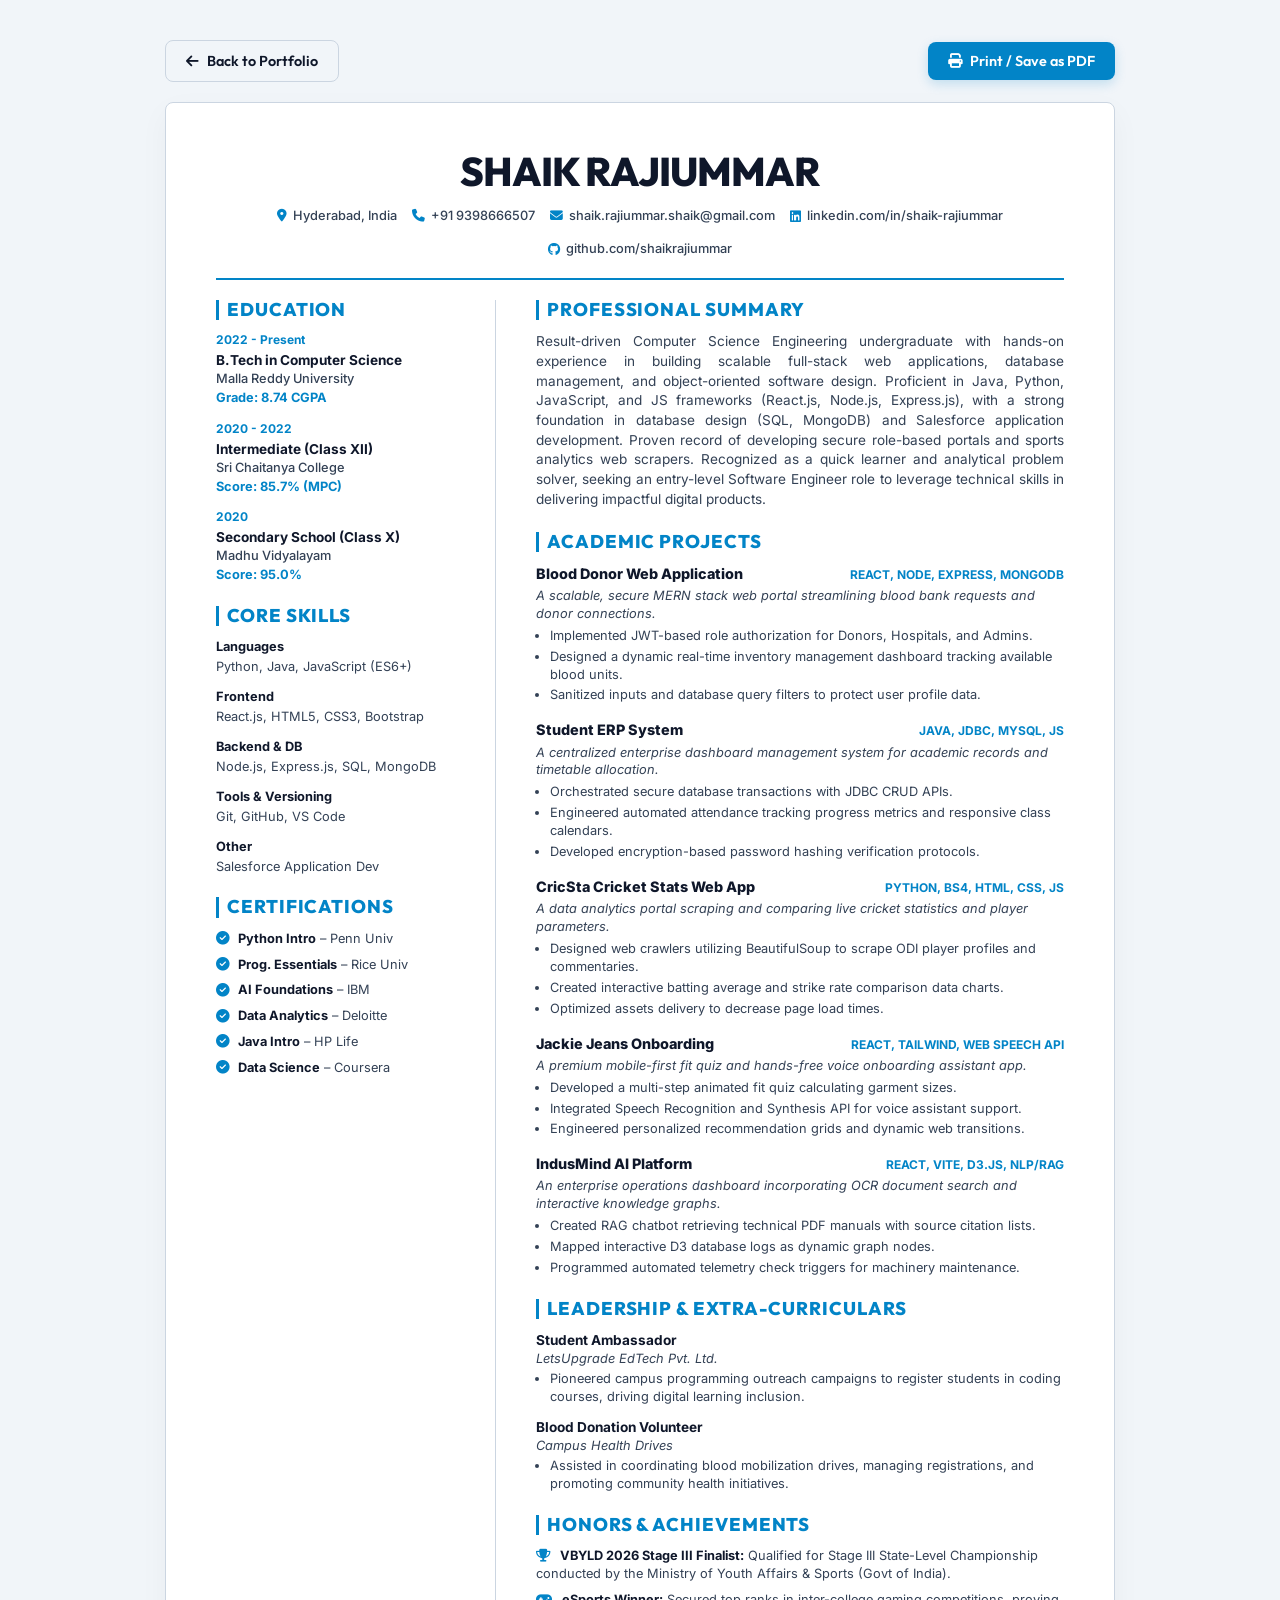
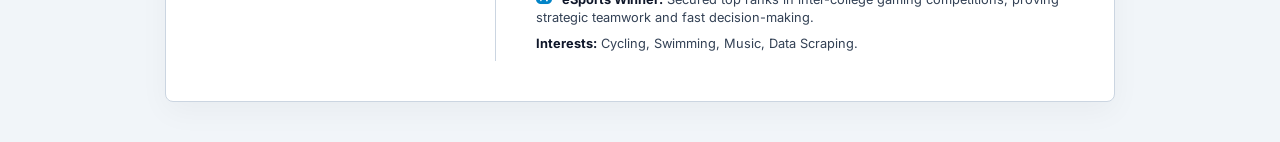
==== commit b1e77fbb: "feat: implement premium two-column layout for CV to match screenshot" ====
--- a/resume.html
+++ b/resume.html
@@ -3,19 +3,19 @@
 <head>
     <meta charset="UTF-8">
     <meta name="viewport" content="width=device-width, initial-scale=1.0">
-    <title>Shaik Rajiummar | ATS Resume</title>
+    <title>Shaik Rajiummar | Resume</title>
     <!-- Premium Google Fonts -->
     <link href="https://fonts.googleapis.com/css2?family=Outfit:wght@300;400;500;600;700;800&family=Inter:wght@300;400;500;600;700&display=swap" rel="stylesheet">
     <link rel="stylesheet" href="https://cdnjs.cloudflare.com/ajax/libs/font-awesome/6.5.2/css/all.min.css"/>
     <style>
         :root {
             --primary: #0f172a; /* Dark Slate */
-            --accent: #0284c7;  /* Tech Sky Blue */
-            --text-main: #1e293b;
-            --text-muted: #475569;
+            --accent: #0284c7;  /* Sky Blue */
+            --text-main: #334155;
+            --text-dark: #0f172a;
             --bg-body: #f1f5f9;
             --bg-paper: #ffffff;
-            --border: #e2e8f0;
+            --border: #cbd5e1;
         }
 
         * {
@@ -27,14 +27,14 @@
         body {
             background-color: var(--bg-body);
             color: var(--text-main);
-            font-family: 'Inter', -apple-system, BlinkMacSystemFont, "Segoe UI", Roboto, Helvetica, Arial, sans-serif;
-            line-height: 1.5;
+            font-family: 'Inter', sans-serif;
+            line-height: 1.4;
             padding: 40px 20px;
         }
 
         /* Toolbar styles */
         .toolbar {
-            max-width: 850px;
+            max-width: 950px;
             margin: 0 auto 20px auto;
             display: flex;
             justify-content: space-between;
@@ -57,7 +57,7 @@
 
         .btn-back {
             background-color: transparent;
-            color: var(--text-muted);
+            color: var(--text-dark);
             border: 1px solid var(--border);
         }
 
@@ -80,38 +80,30 @@
 
         /* Resume container sheet */
         .resume-container {
-            max-width: 850px;
+            max-width: 950px;
             margin: 0 auto;
             background-color: var(--bg-paper);
             border: 1px solid var(--border);
-            border-radius: 12px;
+            border-radius: 8px;
             box-shadow: 0 10px 30px rgba(0, 0, 0, 0.04);
-            padding: 50px 60px;
+            padding: 40px 50px;
         }
 
         /* Header / Contact Details */
         header {
             text-align: center;
-            margin-bottom: 25px;
+            border-bottom: 2px solid var(--accent);
+            padding-bottom: 20px;
+            margin-bottom: 20px;
         }
 
         header h1 {
             font-family: 'Outfit', sans-serif;
-            font-size: 2.2rem;
+            font-size: 2.5rem;
             font-weight: 800;
-            color: var(--primary);
+            color: var(--text-dark);
             letter-spacing: -0.025em;
             margin-bottom: 8px;
-            text-transform: uppercase;
-        }
-
-        header .subtitle {
-            font-size: 1.1rem;
-            font-weight: 600;
-            color: var(--accent);
-            margin-bottom: 12px;
-            letter-spacing: 0.05em;
-            text-transform: uppercase;
         }
 
         .contact-info {
@@ -119,19 +111,24 @@
             flex-wrap: wrap;
             justify-content: center;
             align-items: center;
-            gap: 12px;
-            font-size: 0.85rem;
-            color: var(--text-muted);
+            gap: 15px;
+            font-size: 0.8rem;
+            color: var(--text-main);
+            font-weight: 500;
         }
 
         .contact-info span {
             display: inline-flex;
             align-items: center;
-            gap: 4px;
+            gap: 6px;
+        }
+
+        .contact-info i {
+            color: var(--accent);
         }
 
         .contact-info a {
-            color: var(--text-muted);
+            color: var(--text-main);
             text-decoration: none;
             transition: color 0.15s;
         }
@@ -140,120 +137,199 @@
             color: var(--accent);
         }
 
-        .contact-separator {
-            color: #cbd5e1;
+        /* Two-column layout */
+        .resume-body {
+            display: grid;
+            grid-template-columns: 280px 1fr;
+            gap: 35px;
+        }
+
+        .left-col {
+            border-right: 1px solid var(--border);
+            padding-right: 25px;
+        }
+
+        .right-col {
+            padding-left: 5px;
         }
 
         /* Section layout */
         .resume-section {
-            margin-bottom: 24px;
+            margin-bottom: 22px;
         }
 
         .section-title {
             font-family: 'Outfit', sans-serif;
-            font-size: 1.05rem;
-            font-weight: 700;
-            color: var(--primary);
+            font-size: 1.15rem;
+            font-weight: 800;
+            color: var(--accent);
             text-transform: uppercase;
             letter-spacing: 0.05em;
-            border-bottom: 2px solid var(--primary);
-            padding-bottom: 4px;
             margin-bottom: 12px;
-        }
-
+            border-left: 3.5px solid var(--accent);
+            padding-left: 8px;
+            line-height: 1.1;
+        }
+
+        /* Left Column Content */
+        .edu-item {
+            margin-bottom: 14px;
+        }
+
+        .edu-date {
+            font-size: 0.75rem;
+            font-weight: 700;
+            color: var(--accent);
+            display: block;
+            margin-bottom: 2px;
+        }
+
+        .edu-degree {
+            font-size: 0.85rem;
+            font-weight: 700;
+            color: var(--text-dark);
+        }
+
+        .edu-institution {
+            font-size: 0.8rem;
+            font-weight: 500;
+            color: var(--text-main);
+        }
+
+        .edu-score {
+            font-size: 0.8rem;
+            font-weight: 700;
+            color: var(--accent);
+            margin-top: 1px;
+        }
+
+        .skill-category {
+            margin-bottom: 12px;
+        }
+
+        .skill-title {
+            font-size: 0.8rem;
+            font-weight: 700;
+            color: var(--text-dark);
+            margin-bottom: 2px;
+        }
+
+        .skill-values {
+            font-size: 0.8rem;
+            color: var(--text-main);
+        }
+
+        .cert-item {
+            display: flex;
+            align-items: center;
+            gap: 8px;
+            font-size: 0.8rem;
+            margin-bottom: 8px;
+            color: var(--text-main);
+        }
+
+        .cert-item i {
+            color: var(--accent);
+            font-size: 0.85rem;
+        }
+
+        .cert-name {
+            font-weight: 700;
+            color: var(--text-dark);
+        }
+
+        .cert-org {
+            color: var(--text-main);
+        }
+
+        /* Right Column Content */
         .summary-text {
-            font-size: 0.9rem;
+            font-size: 0.85rem;
             color: var(--text-main);
             text-align: justify;
-        }
-
-        /* Skills grid/list */
-        .skills-list {
-            list-style: none;
-        }
-
-        .skills-list li {
-            font-size: 0.9rem;
-            margin-bottom: 6px;
-            color: var(--text-main);
-        }
-
-        .skills-list strong {
-            color: var(--primary);
-            font-weight: 600;
-        }
-
-        /* Education & Projects entries */
-        .entry {
+            line-height: 1.45;
+        }
+
+        .project-item {
             margin-bottom: 16px;
         }
 
-        .entry:last-child {
-            margin-bottom: 0;
-        }
-
-        .entry-header {
+        .project-header {
             display: flex;
             justify-content: space-between;
             align-items: baseline;
+            margin-bottom: 3px;
+        }
+
+        .project-title {
+            font-size: 0.9rem;
+            font-weight: 800;
+            color: var(--text-dark);
+        }
+
+        .project-tech {
+            font-size: 0.75rem;
+            font-weight: 700;
+            color: var(--accent);
+            text-transform: uppercase;
+        }
+
+        .project-desc {
+            font-size: 0.8rem;
+            color: var(--text-main);
             margin-bottom: 4px;
-        }
-
-        .entry-title {
-            font-size: 0.95rem;
+            font-style: italic;
+        }
+
+        .bullet-list {
+            margin-left: 14px;
+        }
+
+        .bullet-list li {
+            font-size: 0.8rem;
+            color: var(--text-main);
+            margin-bottom: 3px;
+            line-height: 1.4;
+        }
+
+        .lead-item {
+            margin-bottom: 12px;
+        }
+
+        .lead-title {
+            font-size: 0.85rem;
             font-weight: 700;
-            color: var(--primary);
-        }
-
-        .entry-subtitle {
-            font-size: 0.9rem;
-            font-weight: 500;
-            color: var(--text-muted);
+            color: var(--text-dark);
+        }
+
+        .lead-org {
+            font-size: 0.8rem;
+            color: var(--text-main);
             font-style: italic;
-        }
-
-        .entry-date {
-            font-size: 0.85rem;
-            font-weight: 600;
-            color: var(--text-muted);
-        }
-
-        .entry-details {
-            font-size: 0.85rem;
-            font-weight: 600;
-            color: var(--accent);
-            margin-bottom: 6px;
-        }
-
-        /* Bullet points */
-        .bullet-list {
-            margin-left: 18px;
-            margin-top: 4px;
-        }
-
-        .bullet-list li {
-            font-size: 0.85rem;
-            color: var(--text-main);
-            margin-bottom: 4px;
+            margin-bottom: 2px;
+        }
+
+        .honor-item {
+            margin-bottom: 8px;
+            font-size: 0.8rem;
+            color: var(--text-main);
             line-height: 1.4;
         }
 
-        .bullet-list li:last-child {
-            margin-bottom: 0;
-        }
-
-        /* Honors list & interests */
-        .single-line-list {
-            font-size: 0.9rem;
-            color: var(--text-main);
-            margin-bottom: 6px;
-        }
-
-        .single-line-list strong {
-            color: var(--primary);
-        }
-
-        /* Printable optimization rules */
+        .honor-item strong {
+            color: var(--text-dark);
+        }
+
+        .interest-item {
+            font-size: 0.8rem;
+            color: var(--text-main);
+        }
+
+        .interest-item strong {
+            color: var(--text-dark);
+        }
+
+        /* Printable overrides */
         @media print {
             body {
                 background-color: #ffffff;
@@ -273,12 +349,22 @@
                 display: none !important;
             }
 
-            .section-title {
-                border-bottom: 1.5px solid #000000;
+            .left-col {
+                border-right: 1px solid #cbd5e1;
             }
-
-            .contact-info a {
-                color: #000000;
+        }
+
+        /* Responsive override for small screens (on screen only) */
+        @media (max-width: 768px) {
+            .resume-body {
+                grid-template-columns: 1fr;
+            }
+
+            .left-col {
+                border-right: none;
+                padding-right: 0;
+                border-bottom: 1px solid var(--border);
+                padding-bottom: 20px;
             }
         }
     </style>
@@ -294,192 +380,232 @@
         </button>
     </div>
 
-    <!-- Printable Resume Sheet -->
+    <!-- Printable Resume Paper -->
     <div class="resume-container">
         <!-- Header -->
         <header>
             <h1>SHAIK RAJIUMMAR</h1>
-            <div class="subtitle">Software Engineer | Full Stack Developer</div>
             <div class="contact-info">
-                <span>Hyderabad, Telangana, India</span>
-                <span class="contact-separator">|</span>
-                <span>Phone: +91 9398666507</span>
-                <span class="contact-separator">|</span>
-                <span>Email: <a href="mailto:shaik.rajiummar.shaik@gmail.com">shaik.rajiummar.shaik@gmail.com</a></span>
-                <span class="contact-separator">|</span>
-                <span>LinkedIn: <a href="https://linkedin.com/in/shaik-rajiummar" target="_blank">linkedin.com/in/shaik-rajiummar</a></span>
-                <span class="contact-separator">|</span>
-                <span>GitHub: <a href="https://github.com/shaikrajiummar" target="_blank">github.com/shaikrajiummar</a></span>
+                <span><i class="fas fa-map-marker-alt"></i> Hyderabad, India</span>
+                <span><i class="fas fa-phone"></i> <a href="tel:+919398666507">+91 9398666507</a></span>
+                <span><i class="fas fa-envelope"></i> <a href="mailto:shaik.rajiummar.shaik@gmail.com">shaik.rajiummar.shaik@gmail.com</a></span>
+                <span><i class="fab fa-linkedin"></i> <a href="https://linkedin.com/in/shaik-rajiummar" target="_blank">linkedin.com/in/shaik-rajiummar</a></span>
+                <span><i class="fab fa-github"></i> <a href="https://github.com/shaikrajiummar" target="_blank">github.com/shaikrajiummar</a></span>
             </div>
         </header>
 
-        <!-- Professional Summary -->
-        <div class="resume-section">
-            <h2 class="section-title">Professional Summary</h2>
-            <p class="summary-text">
-                Result-driven Computer Science Engineering student with hands-on experience in building scalable full-stack web applications, database management, and object-oriented software design. Proficient in Java, Python, JavaScript, and modern frameworks (React.js, Node.js, Express.js), with a strong foundation in database design (SQL, MongoDB) and Salesforce development. Experienced in implementing secure role-based portals, sports analytics web scrapers, and AI/RAG integrations. Certified in Python, Java, and AI foundations. Seeking an entry-level Software Engineer or Full Stack Developer role to leverage engineering principles and deliver high-impact software solutions.
-            </p>
-        </div>
-
-        <!-- Technical Skills -->
-        <div class="resume-section">
-            <h2 class="section-title">Technical Skills</h2>
-            <ul class="skills-list">
-                <li><strong>Programming Languages:</strong> Java, Python, JavaScript (ES6+), HTML5, CSS3, SQL</li>
-                <li><strong>Frameworks & Libraries:</strong> React.js, Node.js, Express.js, Tailwind CSS, Bootstrap, Vite, JDBC, D3.js</li>
-                <li><strong>Databases:</strong> MySQL, PostgreSQL, MongoDB, Database Design & Normalization</li>
-                <li><strong>Developer Tools & Version Control:</strong> Git, GitHub, VS Code, Salesforce CLI</li>
-                <li><strong>Software Engineering Concepts:</strong> Data Structures & Algorithms (DSA), Software Development Life Cycle (SDLC), Object-Oriented Programming (OOP), RESTful APIs, Web Scraping, Database Management Systems (DBMS), Agile Methodologies</li>
-            </ul>
-        </div>
-
-        <!-- Education -->
-        <div class="resume-section">
-            <h2 class="section-title">Education</h2>
-            
-            <div class="entry">
-                <div class="entry-header">
-                    <span class="entry-title">Malla Reddy University, Hyderabad</span>
-                    <span class="entry-date">Sept 2022 - Present</span>
+        <div class="resume-body">
+            <!-- Left Column: Education, Skills, Certifications -->
+            <div class="left-col">
+                <!-- Education -->
+                <div class="resume-section">
+                    <h2 class="section-title">Education</h2>
+                    
+                    <div class="edu-item">
+                        <span class="edu-date">2022 - Present</span>
+                        <div class="edu-degree">B.Tech in Computer Science</div>
+                        <div class="edu-institution">Malla Reddy University</div>
+                        <div class="edu-score">Grade: 8.74 CGPA</div>
+                    </div>
+
+                    <div class="edu-item">
+                        <span class="edu-date">2020 - 2022</span>
+                        <div class="edu-degree">Intermediate (Class XII)</div>
+                        <div class="edu-institution">Sri Chaitanya College</div>
+                        <div class="edu-score">Score: 85.7% (MPC)</div>
+                    </div>
+
+                    <div class="edu-item">
+                        <span class="edu-date">2020</span>
+                        <div class="edu-degree">Secondary School (Class X)</div>
+                        <div class="edu-institution">Madhu Vidyalayam</div>
+                        <div class="edu-score">Score: 95.0%</div>
+                    </div>
                 </div>
-                <div class="entry-subtitle">Bachelor of Technology (B.Tech) in Computer Science Engineering</div>
-                <div class="entry-details">Cumulative Grade: 8.74 CGPA</div>
-                <ul class="bullet-list">
-                    <li>Relevant Coursework: Data Structures & Algorithms, Database Management Systems, Operating Systems, Computer Networks, Software Engineering</li>
-                </ul>
+
+                <!-- Core Skills -->
+                <div class="resume-section">
+                    <h2 class="section-title">Core Skills</h2>
+                    
+                    <div class="skill-category">
+                        <div class="skill-title">Languages</div>
+                        <div class="skill-values">Python, Java, JavaScript (ES6+)</div>
+                    </div>
+
+                    <div class="skill-category">
+                        <div class="skill-title">Frontend</div>
+                        <div class="skill-values">React.js, HTML5, CSS3, Bootstrap</div>
+                    </div>
+
+                    <div class="skill-category">
+                        <div class="skill-title">Backend & DB</div>
+                        <div class="skill-values">Node.js, Express.js, SQL, MongoDB</div>
+                    </div>
+
+                    <div class="skill-category">
+                        <div class="skill-title">Tools & Versioning</div>
+                        <div class="skill-values">Git, GitHub, VS Code</div>
+                    </div>
+
+                    <div class="skill-category">
+                        <div class="skill-title">Other</div>
+                        <div class="skill-values">Salesforce Application Dev</div>
+                    </div>
+                </div>
+
+                <!-- Certifications -->
+                <div class="resume-section">
+                    <h2 class="section-title">Certifications</h2>
+                    
+                    <div class="cert-item">
+                        <i class="fa-solid fa-circle-check"></i>
+                        <div><span class="cert-name">Python Intro</span> – Penn Univ</div>
+                    </div>
+                    <div class="cert-item">
+                        <i class="fa-solid fa-circle-check"></i>
+                        <div><span class="cert-name">Prog. Essentials</span> – Rice Univ</div>
+                    </div>
+                    <div class="cert-item">
+                        <i class="fa-solid fa-circle-check"></i>
+                        <div><span class="cert-name">AI Foundations</span> – IBM</div>
+                    </div>
+                    <div class="cert-item">
+                        <i class="fa-solid fa-circle-check"></i>
+                        <div><span class="cert-name">Data Analytics</span> – Deloitte</div>
+                    </div>
+                    <div class="cert-item">
+                        <i class="fa-solid fa-circle-check"></i>
+                        <div><span class="cert-name">Java Intro</span> – HP Life</div>
+                    </div>
+                    <div class="cert-item">
+                        <i class="fa-solid fa-circle-check"></i>
+                        <div><span class="cert-name">Data Science</span> – Coursera</div>
+                    </div>
+                </div>
             </div>
 
-            <div class="entry">
-                <div class="entry-header">
-                    <span class="entry-title">Sri Chaitanya Junior College, Khammam</span>
-                    <span class="entry-date">2020 - 2022</span>
+            <!-- Right Column: Summary, Projects, Experience, Honors -->
+            <div class="right-col">
+                <!-- Professional Summary -->
+                <div class="resume-section">
+                    <h2 class="section-title">Professional Summary</h2>
+                    <p class="summary-text">
+                        Result-driven Computer Science Engineering undergraduate with hands-on experience in building scalable full-stack web applications, database management, and object-oriented software design. Proficient in Java, Python, JavaScript, and JS frameworks (React.js, Node.js, Express.js), with a strong foundation in database design (SQL, MongoDB) and Salesforce application development. Proven record of developing secure role-based portals and sports analytics web scrapers. Recognized as a quick learner and analytical problem solver, seeking an entry-level Software Engineer role to leverage technical skills in delivering impactful digital products.
+                    </p>
                 </div>
-                <div class="entry-subtitle">Intermediate Education (Class XII - MPC)</div>
-                <div class="entry-details">Final Score: 85.7%</div>
+
+                <!-- Academic Projects -->
+                <div class="resume-section">
+                    <h2 class="section-title">Academic Projects</h2>
+
+                    <!-- Blood Donor -->
+                    <div class="project-item">
+                        <div class="project-header">
+                            <span class="project-title">Blood Donor Web Application</span>
+                            <span class="project-tech">REACT, NODE, EXPRESS, MONGODB</span>
+                        </div>
+                        <div class="project-desc">A scalable, secure MERN stack web portal streamlining blood bank requests and donor connections.</div>
+                        <ul class="bullet-list">
+                            <li>Implemented JWT-based role authorization for Donors, Hospitals, and Admins.</li>
+                            <li>Designed a dynamic real-time inventory management dashboard tracking available blood units.</li>
+                            <li>Sanitized inputs and database query filters to protect user profile data.</li>
+                        </ul>
+                    </div>
+
+                    <!-- Student ERP -->
+                    <div class="project-item">
+                        <div class="project-header">
+                            <span class="project-title">Student ERP System</span>
+                            <span class="project-tech">JAVA, JDBC, MYSQL, JS</span>
+                        </div>
+                        <div class="project-desc">A centralized enterprise dashboard management system for academic records and timetable allocation.</div>
+                        <ul class="bullet-list">
+                            <li>Orchestrated secure database transactions with JDBC CRUD APIs.</li>
+                            <li>Engineered automated attendance tracking progress metrics and responsive class calendars.</li>
+                            <li>Developed encryption-based password hashing verification protocols.</li>
+                        </ul>
+                    </div>
+
+                    <!-- CricSta -->
+                    <div class="project-item">
+                        <div class="project-header">
+                            <span class="project-title">CricSta Cricket Stats Web App</span>
+                            <span class="project-tech">PYTHON, BS4, HTML, CSS, JS</span>
+                        </div>
+                        <div class="project-desc">A data analytics portal scraping and comparing live cricket statistics and player parameters.</div>
+                        <ul class="bullet-list">
+                            <li>Designed web crawlers utilizing BeautifulSoup to scrape ODI player profiles and commentaries.</li>
+                            <li>Created interactive batting average and strike rate comparison data charts.</li>
+                            <li>Optimized assets delivery to decrease page load times.</li>
+                        </ul>
+                    </div>
+
+                    <!-- Jackie Jeans -->
+                    <div class="project-item">
+                        <div class="project-header">
+                            <span class="project-title">Jackie Jeans Onboarding</span>
+                            <span class="project-tech">REACT, TAILWIND, WEB SPEECH API</span>
+                        </div>
+                        <div class="project-desc">A premium mobile-first fit quiz and hands-free voice onboarding assistant app.</div>
+                        <ul class="bullet-list">
+                            <li>Developed a multi-step animated fit quiz calculating garment sizes.</li>
+                            <li>Integrated Speech Recognition and Synthesis API for voice assistant support.</li>
+                            <li>Engineered personalized recommendation grids and dynamic web transitions.</li>
+                        </ul>
+                    </div>
+
+                    <!-- IndusMind AI -->
+                    <div class="project-item">
+                        <div class="project-header">
+                            <span class="project-title">IndusMind AI Platform</span>
+                            <span class="project-tech">REACT, VITE, D3.JS, NLP/RAG</span>
+                        </div>
+                        <div class="project-desc">An enterprise operations dashboard incorporating OCR document search and interactive knowledge graphs.</div>
+                        <ul class="bullet-list">
+                            <li>Created RAG chatbot retrieving technical PDF manuals with source citation lists.</li>
+                            <li>Mapped interactive D3 database logs as dynamic graph nodes.</li>
+                            <li>Programmed automated telemetry check triggers for machinery maintenance.</li>
+                        </ul>
+                    </div>
+                </div>
+
+                <!-- Leadership & Extra-Curriculars -->
+                <div class="resume-section">
+                    <h2 class="section-title">Leadership & Extra-Curriculars</h2>
+                    
+                    <div class="lead-item">
+                        <div class="lead-title">Student Ambassador</div>
+                        <div class="lead-org">LetsUpgrade EdTech Pvt. Ltd.</div>
+                        <ul class="bullet-list">
+                            <li>Pioneered campus programming outreach campaigns to register students in coding courses, driving digital learning inclusion.</li>
+                        </ul>
+                    </div>
+
+                    <div class="lead-item">
+                        <div class="lead-title">Blood Donation Volunteer</div>
+                        <div class="lead-org">Campus Health Drives</div>
+                        <ul class="bullet-list">
+                            <li>Assisted in coordinating blood mobilization drives, managing registrations, and promoting community health initiatives.</li>
+                        </ul>
+                    </div>
+                </div>
+
+                <!-- Honors & Achievements -->
+                <div class="resume-section" style="margin-bottom: 0;">
+                    <h2 class="section-title">Honors & Achievements</h2>
+                    <div class="honor-item">
+                        <i class="fas fa-trophy" style="color: var(--accent); margin-right: 6px;"></i>
+                        <strong>VBYLD 2026 Stage III Finalist:</strong> Qualified for Stage III State-Level Championship conducted by the Ministry of Youth Affairs & Sports (Govt of India).
+                    </div>
+                    <div class="honor-item">
+                        <i class="fas fa-gamepad" style="color: var(--accent); margin-right: 6px;"></i>
+                        <strong>eSports Winner:</strong> Secured top ranks in inter-college gaming competitions, proving strategic teamwork and fast decision-making.
+                    </div>
+                    <div class="honor-item" style="margin-top: 6px;">
+                        <strong>Interests:</strong> Cycling, Swimming, Music, Data Scraping.
+                    </div>
+                </div>
             </div>
-
-            <div class="entry">
-                <div class="entry-header">
-                    <span class="entry-title">Madhu Vidyalayam</span>
-                    <span class="entry-date">2018 - 2020</span>
-                </div>
-                <div class="entry-subtitle">Secondary School Certificate (Class X)</div>
-                <div class="entry-details">Final Score: 95.0%</div>
-            </div>
-        </div>
-
-        <!-- Academic Projects -->
-        <div class="resume-section">
-            <h2 class="section-title">Academic Projects</h2>
-
-            <div class="entry">
-                <div class="entry-header">
-                    <span class="entry-title">Blood Donor Web Application</span>
-                    <span class="entry-date">React, Node, Express, MongoDB</span>
-                </div>
-                <ul class="bullet-list">
-                    <li>Developed a scalable full-stack portal linking donors, hospitals, and blood banks to resolve emergency blood inventory shortages.</li>
-                    <li>Implemented secure role-based user authentication using JSON Web Tokens (JWT) for Donors, Hospitals, and Admins.</li>
-                    <li>Designed and integrated a real-time blood inventory tracking system with dynamic visual warnings for low-stock categories.</li>
-                    <li>Sanitized all MongoDB database query points to prevent SQL/NoSQL injection attacks and protect user medical data.</li>
-                </ul>
-            </div>
-
-            <div class="entry">
-                <div class="entry-header">
-                    <span class="entry-title">Student ERP System</span>
-                    <span class="entry-date">Java, JDBC, MySQL, HTML, CSS, JS</span>
-                </div>
-                <ul class="bullet-list">
-                    <li>Designed and engineered a centralized ERP portal for academic timeline scheduling, administrative registers, and attendance management.</li>
-                    <li>Managed secure relational database operations utilizing Java Database Connectivity (JDBC) for CRUD transaction tasks.</li>
-                    <li>Developed a responsive web frontend dashboard featuring automated attendance progress graphs and student notifications.</li>
-                    <li>Programmed encryption-based password hashing modules to verify and protect user credentials.</li>
-                </ul>
-            </div>
-
-            <div class="entry">
-                <div class="entry-header">
-                    <span class="entry-title">CricSta - Cricket Stats Web App</span>
-                    <span class="entry-date">Python, BeautifulSoup, HTML, CSS, JS</span>
-                </div>
-                <ul class="bullet-list">
-                    <li>Built a sports statistics portal scraping and visualizing ODI metrics, ICC tournament highlights, and live match standing data.</li>
-                    <li>Designed Python scraping scripts using BeautifulSoup to aggregate live commentary feeds and cricket player statistics.</li>
-                    <li>Developed responsive data charts comparing batting averages and strike rates using custom CSS and vanilla JavaScript.</li>
-                    <li>Optimized web queries to retrieve and load data assets smoothly, reducing page loading times.</li>
-                </ul>
-            </div>
-
-            <div class="entry">
-                <div class="entry-header">
-                    <span class="entry-title">Jackie Jeans Onboarding Experience</span>
-                    <span class="entry-date">React.js, Tailwind CSS, Web Speech API</span>
-                </div>
-                <ul class="bullet-list">
-                    <li>Developed a premium, mobile-first brand onboarding portal featuring sizing calculations and hands-free voice assistance.</li>
-                    <li>Created a multi-step animated fit quiz to calculate sizes based on height, weight, and fit preference configurations.</li>
-                    <li>Integrated Web Speech API (Speech Recognition and Synthesis) to power a hands-free conversational voice assistant.</li>
-                    <li>Engineered responsive sizing card matrices and custom page transitions, accelerating user onboarding sessions.</li>
-                </ul>
-            </div>
-
-            <div class="entry">
-                <div class="entry-header">
-                    <span class="entry-title">IndusMind AI Platform</span>
-                    <span class="entry-date">React.js, Vite, D3.js, NLP/RAG</span>
-                </div>
-                <ul class="bullet-list">
-                    <li>Architected an enterprise industrial intelligence platform incorporating smart compliance audits and node-graph tracking.</li>
-                    <li>Designed a RAG-powered query chatbot that retrieves technical operating manuals and formats inline document source citations.</li>
-                    <li>Constructed an interactive network graph using D3.js to map and visualize factory databases and incident logs.</li>
-                    <li>Developed predictive telemetry checkers to evaluate sensor thresholds and forecast maintenance windows.</li>
-                </ul>
-            </div>
-        </div>
-
-        <!-- Certifications -->
-        <div class="resume-section">
-            <h2 class="section-title">Certifications</h2>
-            <ul class="bullet-list">
-                <li><strong>Introduction to Python</strong> – University of Pennsylvania | Coursera (Credential Verified)</li>
-                <li><strong>Programming Essentials</strong> – Rice University | Coursera (Credential Verified)</li>
-                <li><strong>Artificial Intelligence Foundations</strong> – IBM SkillsBuild (Credential Verified)</li>
-                <li><strong>Data Analytics Job Simulation</strong> – Deloitte (Simulation Completed)</li>
-                <li><strong>Introduction to Java</strong> – HP Life (Credential Verified)</li>
-                <li><strong>Data Science and Analytics</strong> – Coursera (Credential Verified)</li>
-            </ul>
-        </div>
-
-        <!-- Leadership & Voluntary Work -->
-        <div class="resume-section">
-            <h2 class="section-title">Leadership & Voluntary Work</h2>
-            <div class="entry">
-                <div class="entry-header">
-                    <span class="entry-title">Student Ambassador</span>
-                    <span class="entry-subtitle">LetsUpgrade EdTech Pvt. Ltd.</span>
-                </div>
-                <ul class="bullet-list">
-                    <li>Conducted student outreach campaigns, promoting coding literacy and tech-course enrollments.</li>
-                </ul>
-            </div>
-            <div class="entry" style="margin-top: 8px;">
-                <div class="entry-header">
-                    <span class="entry-title">Blood Donation Volunteer</span>
-                    <span class="entry-subtitle">Campus Social Drives</span>
-                </div>
-                <ul class="bullet-list">
-                    <li>Supported donor mobilization, logistics, and awareness campaigns, inspiring the development of the Blood Donor Web App.</li>
-                </ul>
-            </div>
-        </div>
-
-        <!-- Honors & Interests -->
-        <div class="resume-section" style="margin-bottom: 0;">
-            <h2 class="section-title">Honors & Interests</h2>
-            <p class="single-line-list"><strong>VBYLD Stage III Finalist:</strong> Qualified for the Stage III State-Level Championship conducted by the Ministry of Youth Affairs & Sports, Government of India.</p>
-            <p class="single-line-list"><strong>eSports Winner:</strong> Secured top ranks in competitive tournaments, demonstrating teamwork and tactical strategy.</p>
-            <p class="single-line-list"><strong>Interests:</strong> Cycling, Swimming, Music, Data Scraping.</p>
         </div>
     </div>
 </body>
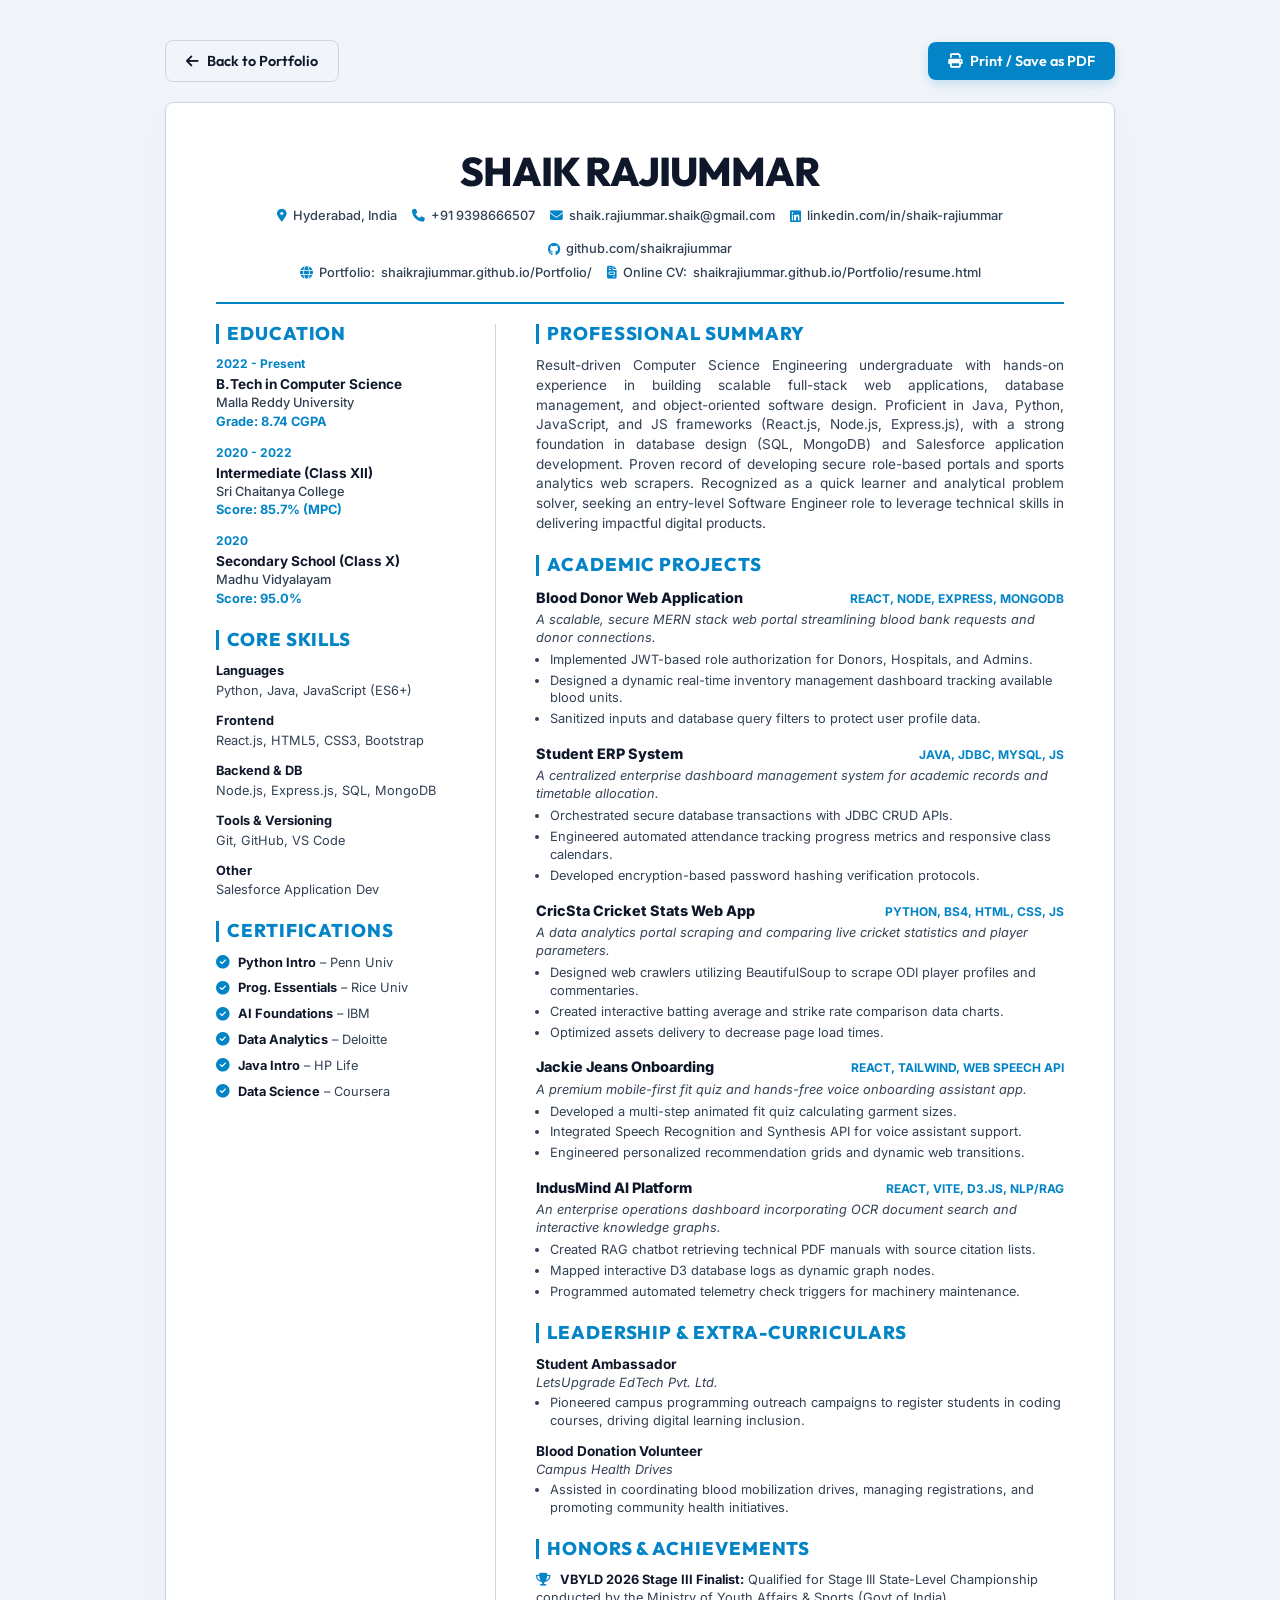
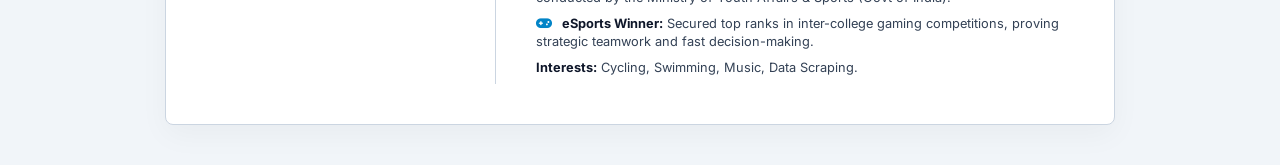
==== commit eb51806c: "feat: add live portfolio and online CV links to resume headers" ====
--- a/resume.html
+++ b/resume.html
@@ -382,7 +382,6 @@
 
     <!-- Printable Resume Paper -->
     <div class="resume-container">
-        <!-- Header -->
         <header>
             <h1>SHAIK RAJIUMMAR</h1>
             <div class="contact-info">
@@ -391,6 +390,10 @@
                 <span><i class="fas fa-envelope"></i> <a href="mailto:shaik.rajiummar.shaik@gmail.com">shaik.rajiummar.shaik@gmail.com</a></span>
                 <span><i class="fab fa-linkedin"></i> <a href="https://linkedin.com/in/shaik-rajiummar" target="_blank">linkedin.com/in/shaik-rajiummar</a></span>
                 <span><i class="fab fa-github"></i> <a href="https://github.com/shaikrajiummar" target="_blank">github.com/shaikrajiummar</a></span>
+            </div>
+            <div class="contact-info" style="margin-top: 6px;">
+                <span><i class="fas fa-globe"></i> Portfolio: <a href="https://shaikrajiummar.github.io/Portfolio/" target="_blank">shaikrajiummar.github.io/Portfolio/</a></span>
+                <span><i class="fas fa-file-invoice"></i> Online CV: <a href="https://shaikrajiummar.github.io/Portfolio/resume.html" target="_blank">shaikrajiummar.github.io/Portfolio/resume.html</a></span>
             </div>
         </header>
 
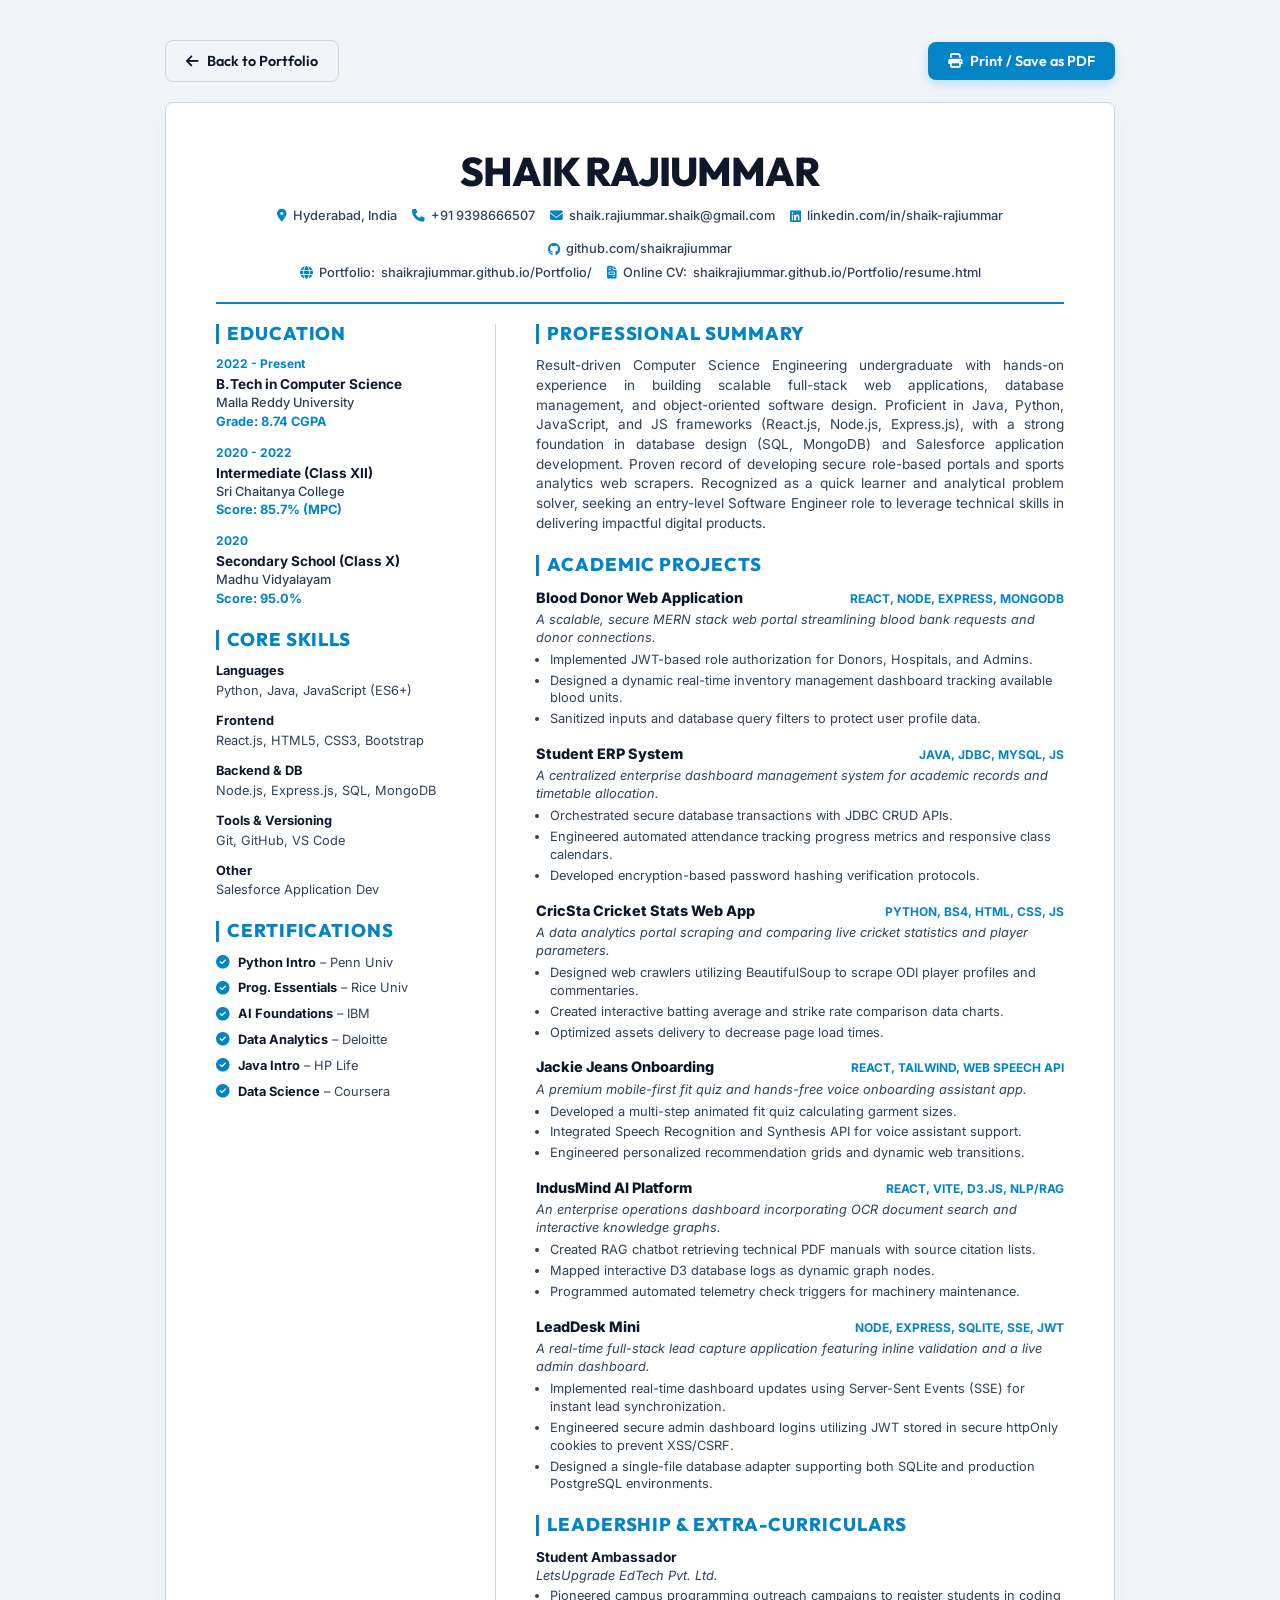
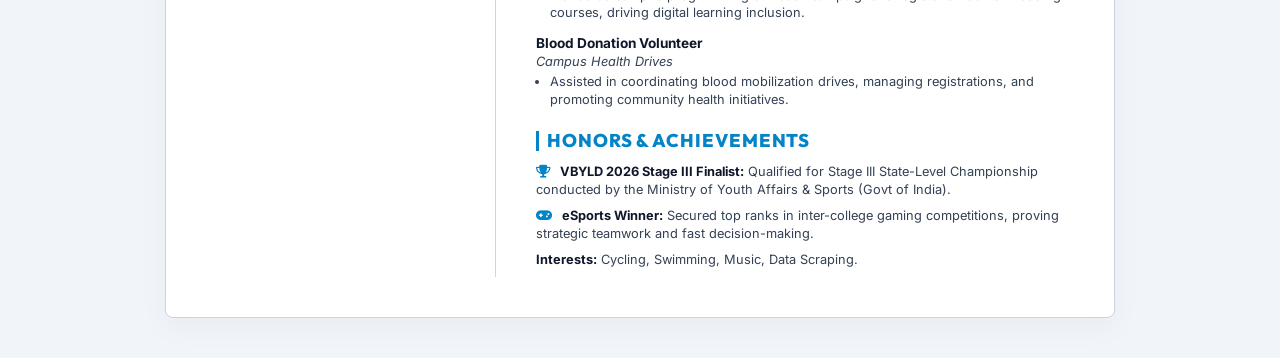
==== commit a85f35a6: "feat: add LeadDesk Mini project and increment stats" ====
--- a/resume.html
+++ b/resume.html
@@ -570,6 +570,20 @@
                             <li>Programmed automated telemetry check triggers for machinery maintenance.</li>
                         </ul>
                     </div>
+
+                    <!-- LeadDesk Mini -->
+                    <div class="project-item">
+                        <div class="project-header">
+                            <span class="project-title">LeadDesk Mini</span>
+                            <span class="project-tech">NODE, EXPRESS, SQLITE, SSE, JWT</span>
+                        </div>
+                        <div class="project-desc">A real-time full-stack lead capture application featuring inline validation and a live admin dashboard.</div>
+                        <ul class="bullet-list">
+                            <li>Implemented real-time dashboard updates using Server-Sent Events (SSE) for instant lead synchronization.</li>
+                            <li>Engineered secure admin dashboard logins utilizing JWT stored in secure httpOnly cookies to prevent XSS/CSRF.</li>
+                            <li>Designed a single-file database adapter supporting both SQLite and production PostgreSQL environments.</li>
+                        </ul>
+                    </div>
                 </div>
 
                 <!-- Leadership & Extra-Curriculars -->
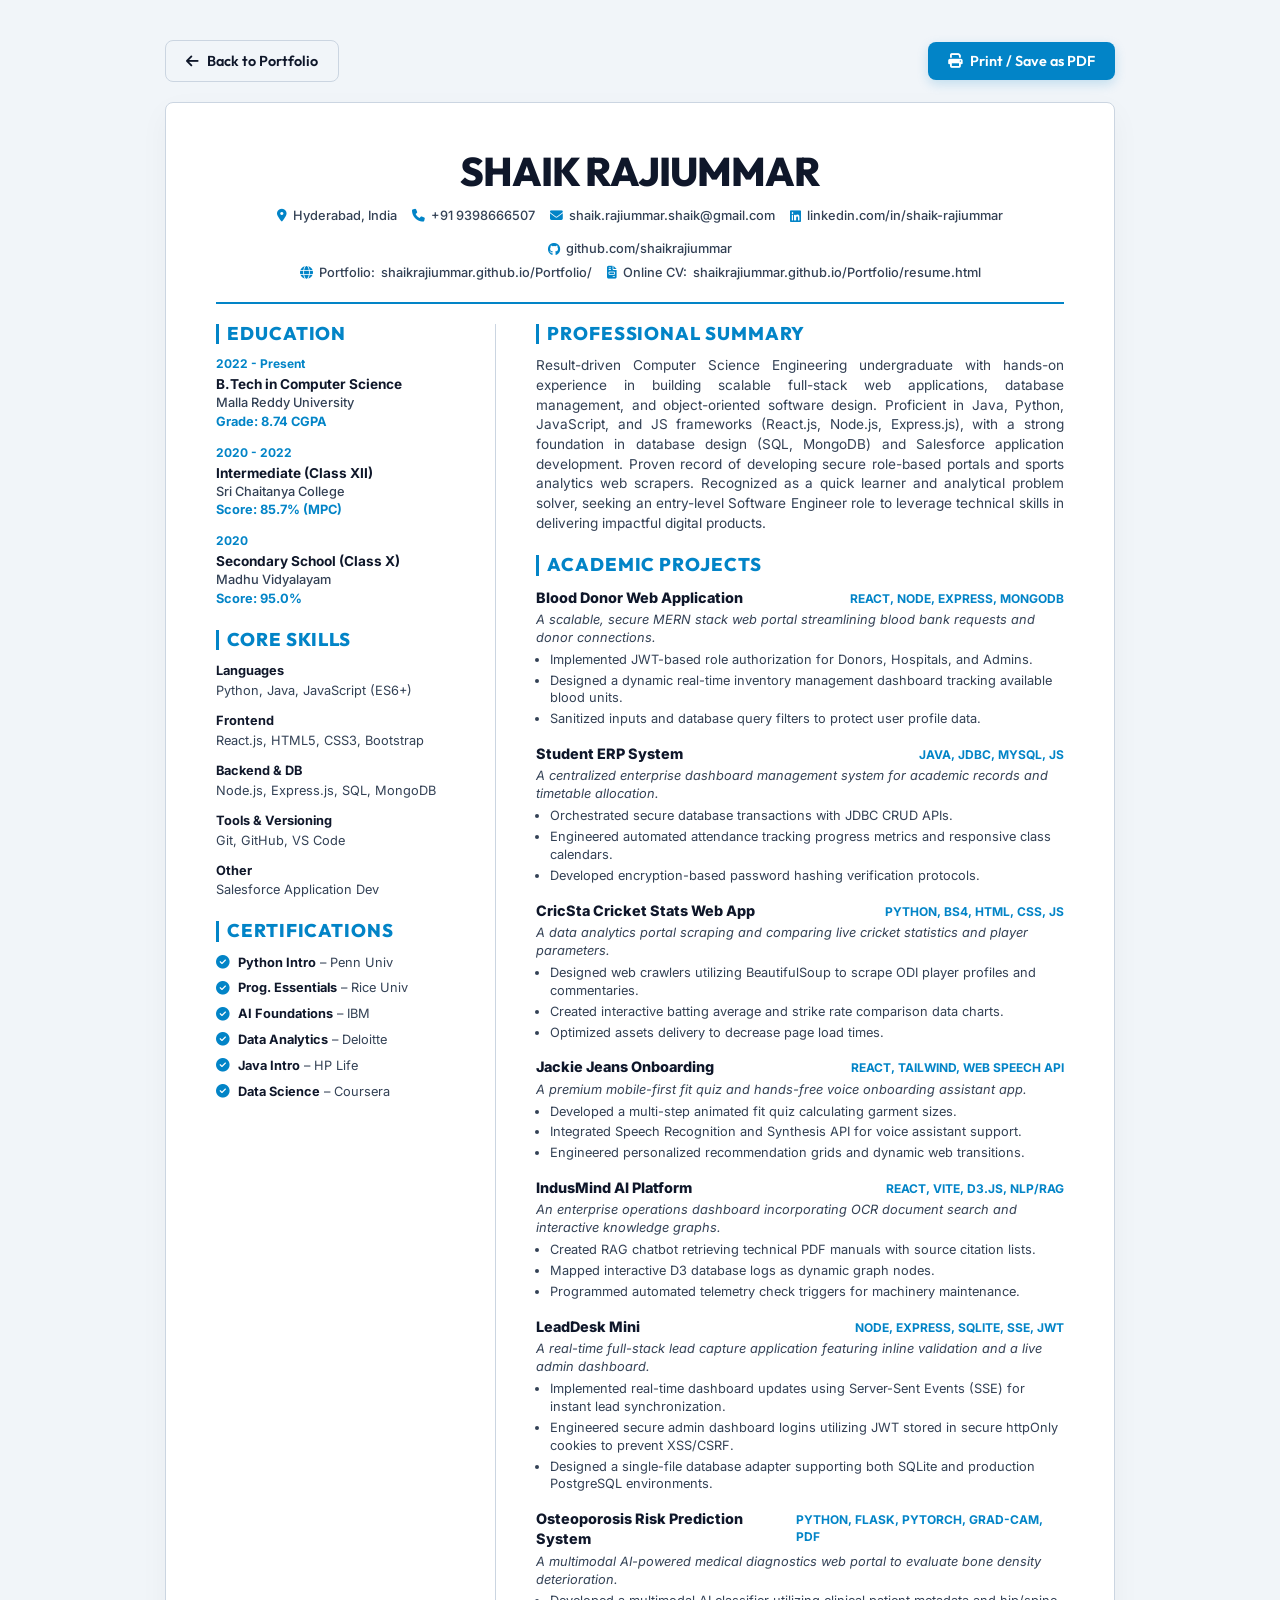
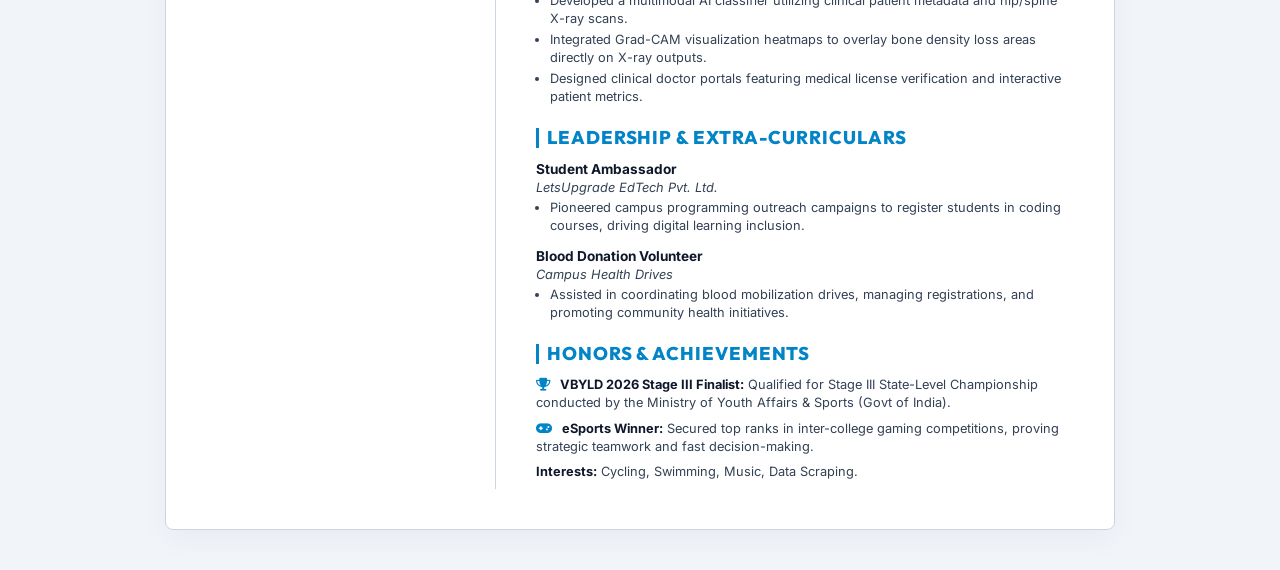
==== commit 537f9650: "feat: add Osteoporosis Risk Prediction System (Final Year Project) and increment counts" ====
--- a/resume.html
+++ b/resume.html
@@ -584,6 +584,20 @@
                             <li>Designed a single-file database adapter supporting both SQLite and production PostgreSQL environments.</li>
                         </ul>
                     </div>
+
+                    <!-- Osteoporosis Risk Prediction -->
+                    <div class="project-item">
+                        <div class="project-header">
+                            <span class="project-title">Osteoporosis Risk Prediction System</span>
+                            <span class="project-tech">PYTHON, FLASK, PYTORCH, GRAD-CAM, PDF</span>
+                        </div>
+                        <div class="project-desc">A multimodal AI-powered medical diagnostics web portal to evaluate bone density deterioration.</div>
+                        <ul class="bullet-list">
+                            <li>Developed a multimodal AI classifier utilizing clinical patient metadata and hip/spine X-ray scans.</li>
+                            <li>Integrated Grad-CAM visualization heatmaps to overlay bone density loss areas directly on X-ray outputs.</li>
+                            <li>Designed clinical doctor portals featuring medical license verification and interactive patient metrics.</li>
+                        </ul>
+                    </div>
                 </div>
 
                 <!-- Leadership & Extra-Curriculars -->
